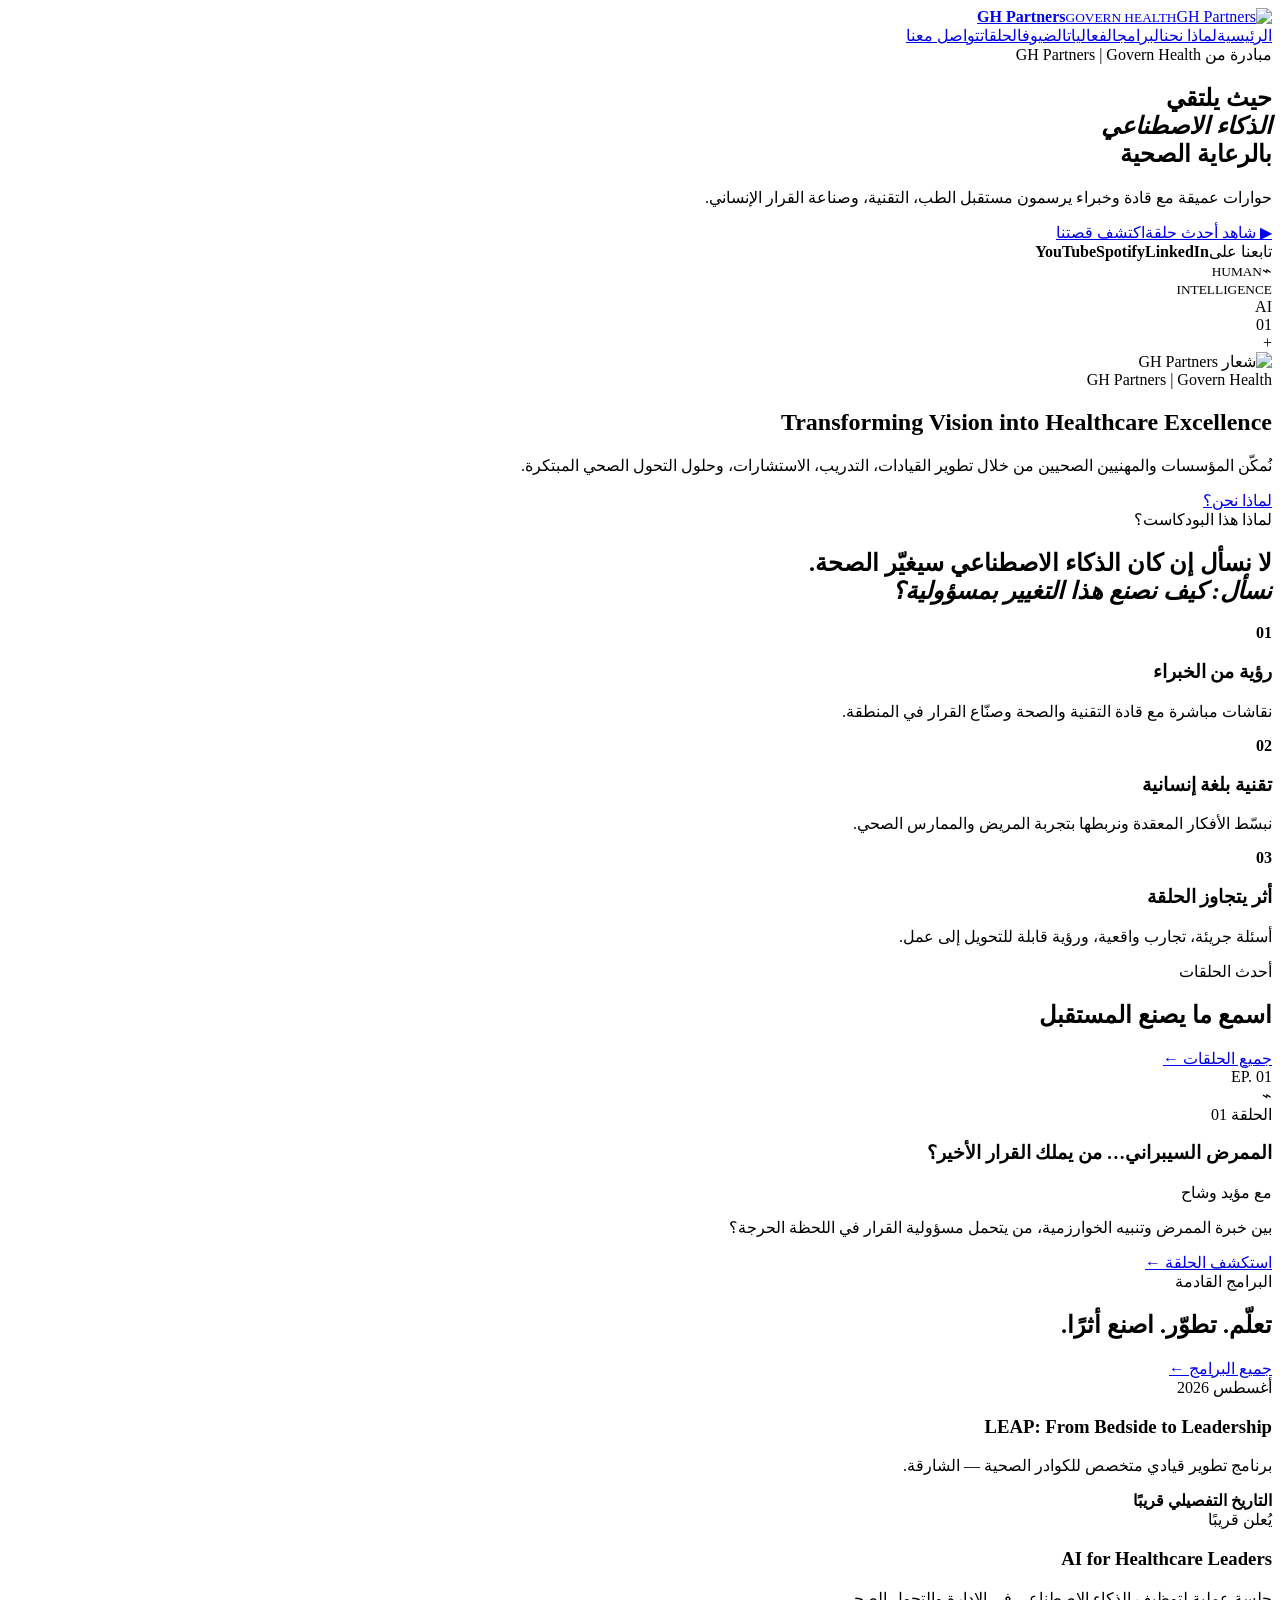
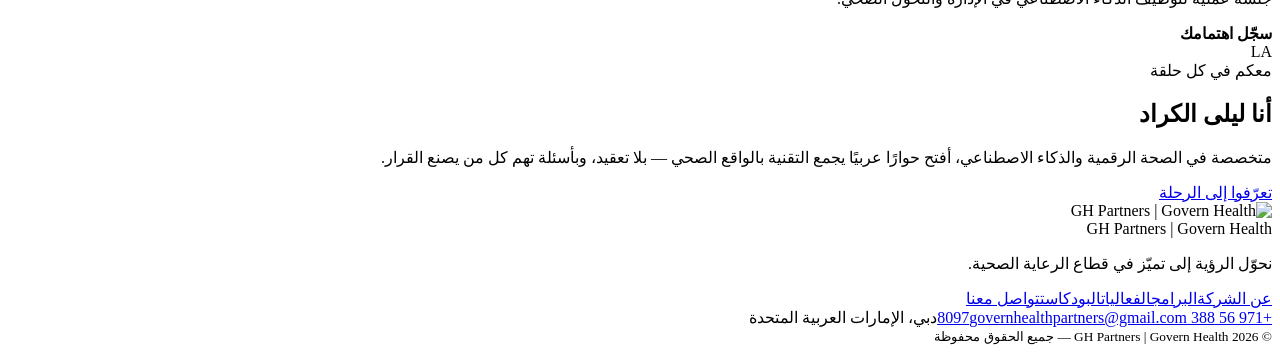
==== index.html @ 759aadc1 "Add files via upload" ====
<!DOCTYPE html><html lang="ar" dir="rtl"><head><meta charSet="utf-8"/><meta name="viewport" content="width=device-width, initial-scale=1"/><link rel="preload" href="/images/gh-partners-logo-dark.png" as="image"/><link rel="stylesheet" href="/governhealth-website/_next/static/chunks/0_kwk-9dl--m2.css" data-precedence="next"/><link rel="preload" as="script" fetchPriority="low" href="/governhealth-website/_next/static/chunks/1jq4o6yq14o4c.js"/><script src="/governhealth-website/_next/static/chunks/15orcrkp-_9ct.js" async=""></script><script src="/governhealth-website/_next/static/chunks/3rxl-jt3pdxgx.js" async=""></script><script src="/governhealth-website/_next/static/chunks/36uffctmpaehh.js" async=""></script><script src="/governhealth-website/_next/static/chunks/turbopack-32c2kgk3ooy6y.js" async=""></script><script src="/governhealth-website/_next/static/chunks/3rdqn8rx95pw7.js" async=""></script><script src="/governhealth-website/_next/static/chunks/14mrh2-p_w84d.js" async=""></script><title>Healthcare AI Podcast | ليلى الكراد</title><meta name="description" content="حوارات عربية مع صنّاع القرار والخبراء حول مستقبل الرعاية الصحية والذكاء الاصطناعي."/><script src="/governhealth-website/_next/static/chunks/0cz1d0mv5g_q7.js" noModule=""></script></head><body><div hidden=""><!--$--><!--/$--></div><header class="site-header"><a class="brand" aria-label="Healthcare AI Podcast الصفحة الرئيسية" href="/governhealth-website/"><img src="/images/gh-partners-logo-dark.png" alt="GH Partners" class="brand-logo"/><span><b>GH Partners</b><small>GOVERN HEALTH</small></span></a><nav><a href="/governhealth-website/">الرئيسية</a><a href="/governhealth-website/company/">لماذا نحن</a><a href="/governhealth-website/programs/">البرامج</a><a href="/governhealth-website/events/">الفعاليات</a><a href="/governhealth-website/guests/">الضيوف</a><a href="/governhealth-website/episodes/">الحلقات</a><a class="nav-cta" href="/governhealth-website/contact/">تواصل معنا</a></nav></header><main><section class="hero"><div class="hero-grid"></div><div class="hero-copy"><span class="pill"><i></i> مبادرة من GH Partners | Govern Health</span><h1>حيث يلتقي<br/><em>الذكاء الاصطناعي</em><br/>بالرعاية الصحية</h1><p>حوارات عميقة مع قادة وخبراء يرسمون مستقبل الطب، التقنية، وصناعة القرار الإنساني.</p><div class="hero-actions"><a class="button primary" href="/governhealth-website/episodes/"><span class="play">▶</span> شاهد أحدث حلقة</a><a class="button ghost" href="/governhealth-website/about/">اكتشف قصتنا</a></div><div class="platforms"><span>تابعنا على</span><b>YouTube</b><b>Spotify</b><b>LinkedIn</b></div></div><div class="visual-stage" aria-hidden="true"><div class="rings ring-a"></div><div class="rings ring-b"></div><div class="core"><span class="pulse-line">⌁</span><small>HUMAN<br/>INTELLIGENCE</small></div><div class="data-node n1">AI</div><div class="data-node n2">01</div><div class="data-node n3">+</div></div></section><section class="company-strip"><img src="/images/gh-partners-logo-dark.png" alt="شعار GH Partners"/><div><span class="section-tag">GH Partners | Govern Health</span><h2>Transforming Vision into Healthcare Excellence</h2><p>نُمكّن المؤسسات والمهنيين الصحيين من خلال تطوير القيادات، التدريب، الاستشارات، وحلول التحول الصحي المبتكرة.</p></div><a class="button bronze" href="/governhealth-website/company/">لماذا نحن؟</a></section><section class="statement"><span class="section-tag">لماذا هذا البودكاست؟</span><h2>لا نسأل إن كان الذكاء الاصطناعي سيغيّر الصحة.<br/><em>نسأل: كيف نصنع هذا التغيير بمسؤولية؟</em></h2><div class="value-grid"><div><b>01</b><h3>رؤية من الخبراء</h3><p>نقاشات مباشرة مع قادة التقنية والصحة وصنّاع القرار في المنطقة.</p></div><div><b>02</b><h3>تقنية بلغة إنسانية</h3><p>نبسّط الأفكار المعقدة ونربطها بتجربة المريض والممارس الصحي.</p></div><div><b>03</b><h3>أثر يتجاوز الحلقة</h3><p>أسئلة جريئة، تجارب واقعية، ورؤية قابلة للتحويل إلى عمل.</p></div></div></section><section class="latest"><div class="section-head"><div><span class="section-tag">أحدث الحلقات</span><h2>اسمع ما يصنع المستقبل</h2></div><a class="text-link" href="/governhealth-website/episodes/">جميع الحلقات ←</a></div><article class="episode-card featured"><div class="episode-art"><span>EP. <!-- -->01</span><div class="orb"><div class="wave">⌁</div></div></div><div class="episode-copy"><span class="eyebrow">الحلقة <!-- -->01</span><h3>الممرض السيبراني… من يملك القرار الأخير؟</h3><p class="guest-line">مع <!-- -->مؤيد وشاح</p><p>بين خبرة الممرض وتنبيه الخوارزمية، من يتحمل مسؤولية القرار في اللحظة الحرجة؟</p><a class="text-link" href="/governhealth-website/episodes/01/">استكشف الحلقة <b>←</b></a></div></article></section><section class="program-preview"><div class="section-head"><div><span class="section-tag">البرامج القادمة</span><h2>تعلّم. تطوّر. اصنع أثرًا.</h2></div><a class="text-link" href="/governhealth-website/programs/">جميع البرامج ←</a></div><div class="program-mini-grid"><article><span>أغسطس 2026</span><h3>LEAP: From Bedside to Leadership</h3><p>برنامج تطوير قيادي متخصص للكوادر الصحية — الشارقة.</p><b>التاريخ التفصيلي قريبًا</b></article><article><span>يُعلن قريبًا</span><h3>AI for Healthcare Leaders</h3><p>جلسة عملية لتوظيف الذكاء الاصطناعي في الإدارة والتحول الصحي.</p><b>سجّل اهتمامك</b></article></div></section><section class="host-band"><div class="host-monogram">LA</div><div><span class="section-tag">معكم في كل حلقة</span><h2>أنا ليلى الكراد</h2><p>متخصصة في الصحة الرقمية والذكاء الاصطناعي، أفتح حوارًا عربيًا يجمع التقنية بالواقع الصحي — بلا تعقيد، وبأسئلة تهم كل من يصنع القرار.</p></div><a class="button ghost" href="/governhealth-website/about/">تعرّفوا إلى الرحلة</a></section><!--$--><!--/$--></main><footer><img class="footer-logo" src="/images/gh-partners-logo-dark.png" alt="GH Partners | Govern Health"/><div class="footer-brand">GH Partners <span>| Govern Health</span></div><p>نحوّل الرؤية إلى تميّز في قطاع الرعاية الصحية.</p><div class="footer-links"><a href="/governhealth-website/company/">عن الشركة</a><a href="/governhealth-website/programs/">البرامج</a><a href="/governhealth-website/events/">الفعاليات</a><a href="/governhealth-website/episodes/">البودكاست</a><a href="/governhealth-website/contact/">تواصل معنا</a></div><div class="footer-contact"><a href="https://wa.me/971563888097">+971 56 388 8097</a><a href="mailto:governhealthpartners@gmail.com">governhealthpartners@gmail.com</a><span>دبي، الإمارات العربية المتحدة</span></div><small>© 2026 GH Partners | Govern Health — جميع الحقوق محفوظة</small></footer><script src="/governhealth-website/_next/static/chunks/1jq4o6yq14o4c.js" id="_R_" async=""></script><script>(self.__next_f=self.__next_f||[]).push([0])</script><script>self.__next_f.push([1,"1:\"$Sreact.fragment\"\n2:I[22016,[\"/governhealth-website/_next/static/chunks/3rdqn8rx95pw7.js\",\"/governhealth-website/_next/static/chunks/14mrh2-p_w84d.js\"],\"\"]\n3:I[39756,[\"/governhealth-website/_next/static/chunks/3rdqn8rx95pw7.js\",\"/governhealth-website/_next/static/chunks/14mrh2-p_w84d.js\"],\"default\"]\n4:I[37457,[\"/governhealth-website/_next/static/chunks/3rdqn8rx95pw7.js\",\"/governhealth-website/_next/static/chunks/14mrh2-p_w84d.js\"],\"default\"]\n11:I[68027,[\"/governhealth-website/_next/static/chunks/3rdqn8rx95pw7.js\",\"/governhealth-website/_next/static/chunks/14mrh2-p_w84d.js\"],\"default\",1]\n:HL[\"/governhealth-website/_next/static/chunks/0_kwk-9dl--m2.css\",\"style\"]\n:HL[\"/images/gh-partners-logo-dark.png\",\"image\"]\n"])</script><script>self.__next_f.push([1,"0:{\"P\":null,\"c\":[\"\",\"\"],\"q\":\"\",\"i\":false,\"f\":[[[\"\",{\"children\":[\"__PAGE__\",{}]},\"$undefined\",\"$undefined\",16],[[\"$\",\"$1\",\"c\",{\"children\":[[[\"$\",\"link\",\"0\",{\"rel\":\"stylesheet\",\"href\":\"/governhealth-website/_next/static/chunks/0_kwk-9dl--m2.css\",\"precedence\":\"next\",\"crossOrigin\":\"$undefined\",\"nonce\":\"$undefined\"}],[\"$\",\"script\",\"script-0\",{\"src\":\"/governhealth-website/_next/static/chunks/3rdqn8rx95pw7.js\",\"async\":true,\"nonce\":\"$undefined\"}],[\"$\",\"script\",\"script-1\",{\"src\":\"/governhealth-website/_next/static/chunks/14mrh2-p_w84d.js\",\"async\":true,\"nonce\":\"$undefined\"}]],[\"$\",\"html\",null,{\"lang\":\"ar\",\"dir\":\"rtl\",\"children\":[\"$\",\"body\",null,{\"children\":[[\"$\",\"header\",null,{\"className\":\"site-header\",\"children\":[[\"$\",\"$L2\",null,{\"href\":\"/\",\"className\":\"brand\",\"aria-label\":\"Healthcare AI Podcast الصفحة الرئيسية\",\"children\":[[\"$\",\"img\",null,{\"src\":\"/images/gh-partners-logo-dark.png\",\"alt\":\"GH Partners\",\"className\":\"brand-logo\"}],[\"$\",\"span\",null,{\"children\":[[\"$\",\"b\",null,{\"children\":\"GH Partners\"}],[\"$\",\"small\",null,{\"children\":\"GOVERN HEALTH\"}]]}]]}],[\"$\",\"nav\",null,{\"children\":[[\"$\",\"$L2\",null,{\"href\":\"/\",\"children\":\"الرئيسية\"}],[\"$\",\"$L2\",null,{\"href\":\"/company\",\"children\":\"لماذا نحن\"}],[\"$\",\"$L2\",null,{\"href\":\"/programs\",\"children\":\"البرامج\"}],[\"$\",\"$L2\",null,{\"href\":\"/events\",\"children\":\"الفعاليات\"}],[\"$\",\"$L2\",null,{\"href\":\"/guests\",\"children\":\"الضيوف\"}],[\"$\",\"$L2\",null,{\"href\":\"/episodes\",\"children\":\"الحلقات\"}],[\"$\",\"$L2\",null,{\"href\":\"/contact\",\"className\":\"nav-cta\",\"children\":\"تواصل معنا\"}]]}]]}],[\"$\",\"main\",null,{\"children\":[\"$\",\"$L3\",null,{\"parallelRouterKey\":\"children\",\"error\":\"$undefined\",\"errorStyles\":\"$undefined\",\"errorScripts\":\"$undefined\",\"template\":[\"$\",\"$L4\",null,{}],\"templateStyles\":\"$undefined\",\"templateScripts\":\"$undefined\",\"notFound\":[[[\"$\",\"title\",null,{\"children\":\"404: This page could not be found.\"}],[\"$\",\"div\",null,{\"style\":{\"fontFamily\":\"system-ui,\\\"Segoe UI\\\",Roboto,Helvetica,Arial,sans-serif,\\\"Apple Color Emoji\\\",\\\"Segoe UI Emoji\\\"\",\"height\":\"100vh\",\"textAlign\":\"center\",\"display\":\"flex\",\"flexDirection\":\"column\",\"alignItems\":\"center\",\"justifyContent\":\"center\"},\"children\":[\"$\",\"div\",null,{\"children\":[[\"$\",\"style\",null,{\"dangerouslySetInnerHTML\":{\"__html\":\"body{color:#000;background:#fff;margin:0}.next-error-h1{border-right:1px solid rgba(0,0,0,.3)}@media (prefers-color-scheme:dark){body{color:#fff;background:#000}.next-error-h1{border-right:1px solid rgba(255,255,255,.3)}}\"}}],[\"$\",\"h1\",null,{\"className\":\"next-error-h1\",\"style\":{\"display\":\"inline-block\",\"margin\":\"0 20px 0 0\",\"padding\":\"0 23px 0 0\",\"fontSize\":24,\"fontWeight\":500,\"verticalAlign\":\"top\",\"lineHeight\":\"49px\"},\"children\":404}],[\"$\",\"div\",null,{\"style\":{\"display\":\"inline-block\"},\"children\":[\"$\",\"h2\",null,{\"style\":{\"fontSize\":14,\"fontWeight\":400,\"lineHeight\":\"49px\",\"margin\":0},\"children\":\"This page could not be found.\"}]}]]}]}]],[]],\"forbidden\":\"$undefined\",\"unauthorized\":\"$undefined\"}]}],[\"$\",\"footer\",null,{\"children\":[[\"$\",\"img\",null,{\"className\":\"footer-logo\",\"src\":\"/images/gh-partners-logo-dark.png\",\"alt\":\"GH Partners | Govern Health\"}],[\"$\",\"div\",null,{\"className\":\"footer-brand\",\"children\":[\"GH Partners \",[\"$\",\"span\",null,{\"children\":\"| Govern Health\"}]]}],[\"$\",\"p\",null,{\"children\":\"نحوّل الرؤية إلى تميّز في قطاع الرعاية الصحية.\"}],[\"$\",\"div\",null,{\"className\":\"footer-links\",\"children\":[[\"$\",\"$L2\",null,{\"href\":\"/company\",\"children\":\"عن الشركة\"}],[\"$\",\"$L2\",null,{\"href\":\"/programs\",\"children\":\"البرامج\"}],[\"$\",\"$L2\",null,{\"href\":\"/events\",\"children\":\"الفعاليات\"}],[\"$\",\"$L2\",null,{\"href\":\"/episodes\",\"children\":\"البودكاست\"}],[\"$\",\"$L2\",null,{\"href\":\"/contact\",\"children\":\"تواصل معنا\"}]]}],[\"$\",\"div\",null,{\"className\":\"footer-contact\",\"children\":[[\"$\",\"a\",null,{\"href\":\"https://wa.me/971563888097\",\"children\":\"+971 56 388 8097\"}],[\"$\",\"a\",null,{\"href\":\"mailto:governhealthpartners@gmail.com\",\"children\":\"governhealthpartners@gmail.com\"}],[\"$\",\"span\",null,{\"children\":\"دبي، الإمارات العربية المتحدة\"}]]}],[\"$\",\"small\",null,{\"children\":\"© 2026 GH Partners | Govern Health — جميع الحقوق محفوظة\"}]]}]]}]}]]}],{\"children\":[[\"$\",\"$1\",\"c\",{\"children\":[[[\"$\",\"section\",null,{\"className\":\"hero\",\"children\":[[\"$\",\"div\",null,{\"className\":\"hero-grid\"}],[\"$\",\"div\",null,{\"className\":\"hero-copy\",\"children\":[[\"$\",\"span\",null,{\"className\":\"pill\",\"children\":[[\"$\",\"i\",null,{}],\" مبادرة من GH Partners | Govern Health\"]}],[\"$\",\"h1\",null,{\"children\":[\"حيث يلتقي\",[\"$\",\"br\",null,{}],[\"$\",\"em\",null,{\"children\":\"الذكاء الاصطناعي\"}],[\"$\",\"br\",null,{}],\"بالرعاية الصحية\"]}],[\"$\",\"p\",null,{\"children\":\"حوارات عميقة مع قادة وخبراء يرسمون مستقبل الطب، التقنية، وصناعة القرار الإنساني.\"}],[\"$\",\"div\",null,{\"className\":\"hero-actions\",\"children\":[[\"$\",\"$L2\",null,{\"href\":\"/episodes\",\"className\":\"button primary\",\"children\":[[\"$\",\"span\",null,{\"className\":\"play\",\"children\":\"▶\"}],\" شاهد أحدث حلقة\"]}],[\"$\",\"$L2\",null,{\"href\":\"/about\",\"className\":\"button ghost\",\"children\":\"اكتشف قصتنا\"}]]}],[\"$\",\"div\",null,{\"className\":\"platforms\",\"children\":[\"$L5\",\"$L6\",\"$L7\",\"$L8\"]}]]}],\"$L9\"]}],\"$La\",\"$Lb\",\"$Lc\",\"$Ld\",\"$Le\"],null,\"$Lf\"]}],{},null,false,null]},null,false,null],\"$L10\",false]],\"m\":\"$undefined\",\"G\":[\"$11\",[\"$L12\"]],\"S\":true,\"h\":null,\"s\":\"$undefined\",\"l\":\"$undefined\",\"p\":\"$undefined\",\"d\":\"$undefined\",\"b\":\"h9a6U6bd_85hiMGn9MBxx\"}\n"])</script><script>self.__next_f.push([1,"13:I[97367,[\"/governhealth-website/_next/static/chunks/3rdqn8rx95pw7.js\",\"/governhealth-website/_next/static/chunks/14mrh2-p_w84d.js\"],\"OutletBoundary\"]\n14:\"$Sreact.suspense\"\n16:I[97367,[\"/governhealth-website/_next/static/chunks/3rdqn8rx95pw7.js\",\"/governhealth-website/_next/static/chunks/14mrh2-p_w84d.js\"],\"ViewportBoundary\"]\n18:I[97367,[\"/governhealth-website/_next/static/chunks/3rdqn8rx95pw7.js\",\"/governhealth-website/_next/static/chunks/14mrh2-p_w84d.js\"],\"MetadataBoundary\"]\n5:[\"$\",\"span\",null,{\"children\":\"تابعنا على\"}]\n6:[\"$\",\"b\",null,{\"children\":\"YouTube\"}]\n7:[\"$\",\"b\",null,{\"children\":\"Spotify\"}]\n8:[\"$\",\"b\",null,{\"children\":\"LinkedIn\"}]\n9:[\"$\",\"div\",null,{\"className\":\"visual-stage\",\"aria-hidden\":\"true\",\"children\":[[\"$\",\"div\",null,{\"className\":\"rings ring-a\"}],[\"$\",\"div\",null,{\"className\":\"rings ring-b\"}],[\"$\",\"div\",null,{\"className\":\"core\",\"children\":[[\"$\",\"span\",null,{\"className\":\"pulse-line\",\"children\":\"⌁\"}],[\"$\",\"small\",null,{\"children\":[\"HUMAN\",[\"$\",\"br\",null,{}],\"INTELLIGENCE\"]}]]}],[\"$\",\"div\",null,{\"className\":\"data-node n1\",\"children\":\"AI\"}],[\"$\",\"div\",null,{\"className\":\"data-node n2\",\"children\":\"01\"}],[\"$\",\"div\",null,{\"className\":\"data-node n3\",\"children\":\"+\"}]]}]\na:[\"$\",\"section\",null,{\"className\":\"company-strip\",\"children\":[[\"$\",\"img\",null,{\"src\":\"/images/gh-partners-logo-dark.png\",\"alt\":\"شعار GH Partners\"}],[\"$\",\"div\",null,{\"children\":[[\"$\",\"span\",null,{\"className\":\"section-tag\",\"children\":\"GH Partners | Govern Health\"}],[\"$\",\"h2\",null,{\"children\":\"Transforming Vision into Healthcare Excellence\"}],[\"$\",\"p\",null,{\"children\":\"نُمكّن المؤسسات والمهنيين الصحيين من خلال تطوير القيادات، التدريب، الاستشارات، وحلول التحول الصحي المبتكرة.\"}]]}],[\"$\",\"$L2\",null,{\"href\":\"/company\",\"className\":\"button bronze\",\"children\":\"لماذا نحن؟\"}]]}]\nb:[\"$\",\"section\",null,{\"className\":\"statement\",\"children\":[[\"$\",\"span\",null,{\"className\":\"section-tag\",\"children\":\"لماذا هذا البودكاست؟\"}],[\"$\",\"h2\",null,{\"children\":[\"لا نسأل إن كان الذكاء الاصطناعي سيغيّر الصحة.\",[\"$\",\"br\",null,{}],[\"$\",\"em\",null,{\"children\":\"نسأل: كيف نصنع هذا التغيير بمسؤولية؟\"}]]}],[\"$\",\"div\",null,{\"className\":\"value-grid\",\"children\":[[\"$\",\"div\",null,{\"children\":[[\"$\",\"b\",null,{\"children\":\"01\"}],[\"$\",\"h3\",null,{\"children\":\"رؤية من الخبراء\"}],[\"$\",\"p\",null,{\"children\":\"نقاشات مباشرة مع قادة التقنية والصحة وصنّاع القرار في المنطقة.\"}]]}],[\"$\",\"div\",null,{\"children\":[[\"$\",\"b\",null,{\"children\":\"02\"}],[\"$\",\"h3\",null,{\"children\":\"تقنية بلغة إنسانية\"}],[\"$\",\"p\",null,{\"children\":\"نبسّط الأفكار المعقدة ونربطها بتجربة المريض والممارس الصحي.\"}]]}],[\"$\",\"div\",null,{\"children\":[[\"$\",\"b\",null,{\"children\":\"03\"}],[\"$\",\"h3\",null,{\"children\":\"أثر يتجاوز الحلقة\"}],[\"$\",\"p\",null,{\"children\":\"أسئلة جريئة، تجارب واقعية، ورؤية قابلة للتحويل إلى عمل.\"}]]}]]}]]}]\nc:[\"$\",\"section\",null,{\"className\":\"latest\",\"children\":[[\"$\",\"div\",null,{\"className\":\"section-head\",\"children\":[[\"$\",\"div\",null,{\"children\":[[\"$\",\"span\",null,{\"className\":\"section-tag\",\"children\":\"أحدث الحلقات\"}],[\"$\",\"h2\",null,{\"children\":\"اسمع ما يصنع المستقبل\"}]]}],[\"$\",\"$L2\",null,{\"href\":\"/episodes\",\"className\":\"text-link\",\"children\":\"جميع الحلقات ←\"}]]}],[\"$\",\"article\",null,{\"className\":\"episode-card featured\",\"children\":[[\"$\",\"div\",null,{\"className\":\"episode-art\",\"children\":[[\"$\",\"span\",null,{\"children\":[\"EP. \",\"01\"]}],[\"$\",\"div\",null,{\"className\":\"orb\",\"children\":[\"$\",\"div\",null,{\"className\":\"wave\",\"children\":\"⌁\"}]}]]}],[\"$\",\"div\",null,{\"className\":\"episode-copy\",\"children\":[[\"$\",\"span\",null,{\"className\":\"eyebrow\",\"children\":[\"الحلقة \",\"01\"]}],[\"$\",\"h3\",null,{\"children\":\"الممرض السيبراني… من يملك القرار الأخير؟\"}],[\"$\",\"p\",null,{\"className\":\"guest"])</script><script>self.__next_f.push([1,"-line\",\"children\":[\"مع \",\"مؤيد وشاح\"]}],[\"$\",\"p\",null,{\"children\":\"بين خبرة الممرض وتنبيه الخوارزمية، من يتحمل مسؤولية القرار في اللحظة الحرجة؟\"}],[\"$\",\"$L2\",null,{\"href\":\"/episodes/01\",\"className\":\"text-link\",\"children\":[\"استكشف الحلقة \",[\"$\",\"b\",null,{\"children\":\"←\"}]]}]]}]]}]]}]\nd:[\"$\",\"section\",null,{\"className\":\"program-preview\",\"children\":[[\"$\",\"div\",null,{\"className\":\"section-head\",\"children\":[[\"$\",\"div\",null,{\"children\":[[\"$\",\"span\",null,{\"className\":\"section-tag\",\"children\":\"البرامج القادمة\"}],[\"$\",\"h2\",null,{\"children\":\"تعلّم. تطوّر. اصنع أثرًا.\"}]]}],[\"$\",\"$L2\",null,{\"href\":\"/programs\",\"className\":\"text-link\",\"children\":\"جميع البرامج ←\"}]]}],[\"$\",\"div\",null,{\"className\":\"program-mini-grid\",\"children\":[[\"$\",\"article\",null,{\"children\":[[\"$\",\"span\",null,{\"children\":\"أغسطس 2026\"}],[\"$\",\"h3\",null,{\"children\":\"LEAP: From Bedside to Leadership\"}],[\"$\",\"p\",null,{\"children\":\"برنامج تطوير قيادي متخصص للكوادر الصحية — الشارقة.\"}],[\"$\",\"b\",null,{\"children\":\"التاريخ التفصيلي قريبًا\"}]]}],[\"$\",\"article\",null,{\"children\":[[\"$\",\"span\",null,{\"children\":\"يُعلن قريبًا\"}],[\"$\",\"h3\",null,{\"children\":\"AI for Healthcare Leaders\"}],[\"$\",\"p\",null,{\"children\":\"جلسة عملية لتوظيف الذكاء الاصطناعي في الإدارة والتحول الصحي.\"}],[\"$\",\"b\",null,{\"children\":\"سجّل اهتمامك\"}]]}]]}]]}]\ne:[\"$\",\"section\",null,{\"className\":\"host-band\",\"children\":[[\"$\",\"div\",null,{\"className\":\"host-monogram\",\"children\":\"LA\"}],[\"$\",\"div\",null,{\"children\":[[\"$\",\"span\",null,{\"className\":\"section-tag\",\"children\":\"معكم في كل حلقة\"}],[\"$\",\"h2\",null,{\"children\":\"أنا ليلى الكراد\"}],[\"$\",\"p\",null,{\"children\":\"متخصصة في الصحة الرقمية والذكاء الاصطناعي، أفتح حوارًا عربيًا يجمع التقنية بالواقع الصحي — بلا تعقيد، وبأسئلة تهم كل من يصنع القرار.\"}]]}],[\"$\",\"$L2\",null,{\"href\":\"/about\",\"className\":\"button ghost\",\"children\":\"تعرّفوا إلى الرحلة\"}]]}]\nf:[\"$\",\"$L13\",null,{\"children\":[\"$\",\"$14\",null,{\"name\":\"Next.MetadataOutlet\",\"children\":\"$@15\"}]}]\n10:[\"$\",\"$1\",\"h\",{\"children\":[null,[\"$\",\"$L16\",null,{\"children\":\"$L17\"}],[\"$\",\"div\",null,{\"hidden\":true,\"children\":[\"$\",\"$L18\",null,{\"children\":[\"$\",\"$14\",null,{\"name\":\"Next.Metadata\",\"children\":\"$L19\"}]}]}],null]}]\n12:[\"$\",\"link\",\"0\",{\"rel\":\"stylesheet\",\"href\":\"/governhealth-website/_next/static/chunks/0_kwk-9dl--m2.css\",\"precedence\":\"next\",\"crossOrigin\":\"$undefined\",\"nonce\":\"$undefined\"}]\n"])</script><script>self.__next_f.push([1,"17:[[\"$\",\"meta\",\"0\",{\"charSet\":\"utf-8\"}],[\"$\",\"meta\",\"1\",{\"name\":\"viewport\",\"content\":\"width=device-width, initial-scale=1\"}]]\n"])</script><script>self.__next_f.push([1,"15:null\n19:[[\"$\",\"title\",\"0\",{\"children\":\"Healthcare AI Podcast | ليلى الكراد\"}],[\"$\",\"meta\",\"1\",{\"name\":\"description\",\"content\":\"حوارات عربية مع صنّاع القرار والخبراء حول مستقبل الرعاية الصحية والذكاء الاصطناعي.\"}]]\n"])</script></body></html>
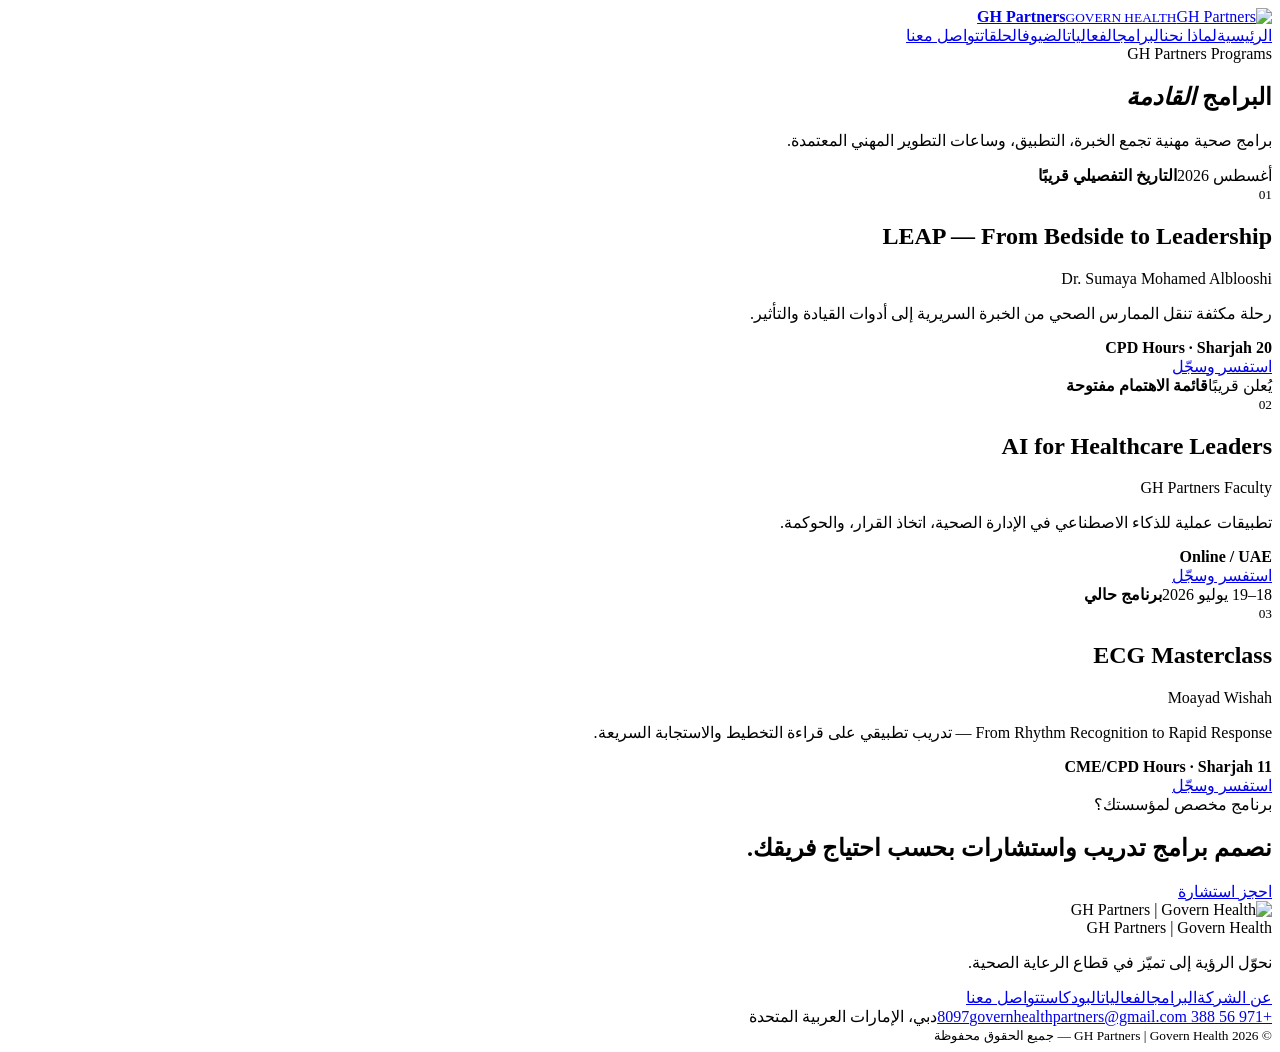
==== commit b2be4e8e: "Add files via upload" ====
--- a/index.html
+++ b/index.html
@@ -1 +1 @@
-<!DOCTYPE html><html lang="ar" dir="rtl"><head><meta charSet="utf-8"/><meta name="viewport" content="width=device-width, initial-scale=1"/><link rel="preload" href="/images/gh-partners-logo-dark.png" as="image"/><link rel="stylesheet" href="/governhealth-website/_next/static/chunks/0_kwk-9dl--m2.css" data-precedence="next"/><link rel="preload" as="script" fetchPriority="low" href="/governhealth-website/_next/static/chunks/1jq4o6yq14o4c.js"/><script src="/governhealth-website/_next/static/chunks/15orcrkp-_9ct.js" async=""></script><script src="/governhealth-website/_next/static/chunks/3rxl-jt3pdxgx.js" async=""></script><script src="/governhealth-website/_next/static/chunks/36uffctmpaehh.js" async=""></script><script src="/governhealth-website/_next/static/chunks/turbopack-32c2kgk3ooy6y.js" async=""></script><script src="/governhealth-website/_next/static/chunks/3rdqn8rx95pw7.js" async=""></script><script src="/governhealth-website/_next/static/chunks/14mrh2-p_w84d.js" async=""></script><title>Healthcare AI Podcast | ليلى الكراد</title><meta name="description" content="حوارات عربية مع صنّاع القرار والخبراء حول مستقبل الرعاية الصحية والذكاء الاصطناعي."/><script src="/governhealth-website/_next/static/chunks/0cz1d0mv5g_q7.js" noModule=""></script></head><body><div hidden=""><!--$--><!--/$--></div><header class="site-header"><a class="brand" aria-label="Healthcare AI Podcast الصفحة الرئيسية" href="/governhealth-website/"><img src="/images/gh-partners-logo-dark.png" alt="GH Partners" class="brand-logo"/><span><b>GH Partners</b><small>GOVERN HEALTH</small></span></a><nav><a href="/governhealth-website/">الرئيسية</a><a href="/governhealth-website/company/">لماذا نحن</a><a href="/governhealth-website/programs/">البرامج</a><a href="/governhealth-website/events/">الفعاليات</a><a href="/governhealth-website/guests/">الضيوف</a><a href="/governhealth-website/episodes/">الحلقات</a><a class="nav-cta" href="/governhealth-website/contact/">تواصل معنا</a></nav></header><main><section class="hero"><div class="hero-grid"></div><div class="hero-copy"><span class="pill"><i></i> مبادرة من GH Partners | Govern Health</span><h1>حيث يلتقي<br/><em>الذكاء الاصطناعي</em><br/>بالرعاية الصحية</h1><p>حوارات عميقة مع قادة وخبراء يرسمون مستقبل الطب، التقنية، وصناعة القرار الإنساني.</p><div class="hero-actions"><a class="button primary" href="/governhealth-website/episodes/"><span class="play">▶</span> شاهد أحدث حلقة</a><a class="button ghost" href="/governhealth-website/about/">اكتشف قصتنا</a></div><div class="platforms"><span>تابعنا على</span><b>YouTube</b><b>Spotify</b><b>LinkedIn</b></div></div><div class="visual-stage" aria-hidden="true"><div class="rings ring-a"></div><div class="rings ring-b"></div><div class="core"><span class="pulse-line">⌁</span><small>HUMAN<br/>INTELLIGENCE</small></div><div class="data-node n1">AI</div><div class="data-node n2">01</div><div class="data-node n3">+</div></div></section><section class="company-strip"><img src="/images/gh-partners-logo-dark.png" alt="شعار GH Partners"/><div><span class="section-tag">GH Partners | Govern Health</span><h2>Transforming Vision into Healthcare Excellence</h2><p>نُمكّن المؤسسات والمهنيين الصحيين من خلال تطوير القيادات، التدريب، الاستشارات، وحلول التحول الصحي المبتكرة.</p></div><a class="button bronze" href="/governhealth-website/company/">لماذا نحن؟</a></section><section class="statement"><span class="section-tag">لماذا هذا البودكاست؟</span><h2>لا نسأل إن كان الذكاء الاصطناعي سيغيّر الصحة.<br/><em>نسأل: كيف نصنع هذا التغيير بمسؤولية؟</em></h2><div class="value-grid"><div><b>01</b><h3>رؤية من الخبراء</h3><p>نقاشات مباشرة مع قادة التقنية والصحة وصنّاع القرار في المنطقة.</p></div><div><b>02</b><h3>تقنية بلغة إنسانية</h3><p>نبسّط الأفكار المعقدة ونربطها بتجربة المريض والممارس الصحي.</p></div><div><b>03</b><h3>أثر يتجاوز الحلقة</h3><p>أسئلة جريئة، تجارب واقعية، ورؤية قابلة للتحويل إلى عمل.</p></div></div></section><section class="latest"><div class="section-head"><div><span class="section-tag">أحدث الحلقات</span><h2>اسمع ما يصنع المستقبل</h2></div><a class="text-link" href="/governhealth-website/episodes/">جميع الحلقات ←</a></div><article class="episode-card featured"><div class="episode-art"><span>EP. <!-- -->01</span><div class="orb"><div class="wave">⌁</div></div></div><div class="episode-copy"><span class="eyebrow">الحلقة <!-- -->01</span><h3>الممرض السيبراني… من يملك القرار الأخير؟</h3><p class="guest-line">مع <!-- -->مؤيد وشاح</p><p>بين خبرة الممرض وتنبيه الخوارزمية، من يتحمل مسؤولية القرار في اللحظة الحرجة؟</p><a class="text-link" href="/governhealth-website/episodes/01/">استكشف الحلقة <b>←</b></a></div></article></section><section class="program-preview"><div class="section-head"><div><span class="section-tag">البرامج القادمة</span><h2>تعلّم. تطوّر. اصنع أثرًا.</h2></div><a class="text-link" href="/governhealth-website/programs/">جميع البرامج ←</a></div><div class="program-mini-grid"><article><span>أغسطس 2026</span><h3>LEAP: From Bedside to Leadership</h3><p>برنامج تطوير قيادي متخصص للكوادر الصحية — الشارقة.</p><b>التاريخ التفصيلي قريبًا</b></article><article><span>يُعلن قريبًا</span><h3>AI for Healthcare Leaders</h3><p>جلسة عملية لتوظيف الذكاء الاصطناعي في الإدارة والتحول الصحي.</p><b>سجّل اهتمامك</b></article></div></section><section class="host-band"><div class="host-monogram">LA</div><div><span class="section-tag">معكم في كل حلقة</span><h2>أنا ليلى الكراد</h2><p>متخصصة في الصحة الرقمية والذكاء الاصطناعي، أفتح حوارًا عربيًا يجمع التقنية بالواقع الصحي — بلا تعقيد، وبأسئلة تهم كل من يصنع القرار.</p></div><a class="button ghost" href="/governhealth-website/about/">تعرّفوا إلى الرحلة</a></section><!--$--><!--/$--></main><footer><img class="footer-logo" src="/images/gh-partners-logo-dark.png" alt="GH Partners | Govern Health"/><div class="footer-brand">GH Partners <span>| Govern Health</span></div><p>نحوّل الرؤية إلى تميّز في قطاع الرعاية الصحية.</p><div class="footer-links"><a href="/governhealth-website/company/">عن الشركة</a><a href="/governhealth-website/programs/">البرامج</a><a href="/governhealth-website/events/">الفعاليات</a><a href="/governhealth-website/episodes/">البودكاست</a><a href="/governhealth-website/contact/">تواصل معنا</a></div><div class="footer-contact"><a href="https://wa.me/971563888097">+971 56 388 8097</a><a href="mailto:governhealthpartners@gmail.com">governhealthpartners@gmail.com</a><span>دبي، الإمارات العربية المتحدة</span></div><small>© 2026 GH Partners | Govern Health — جميع الحقوق محفوظة</small></footer><script src="/governhealth-website/_next/static/chunks/1jq4o6yq14o4c.js" id="_R_" async=""></script><script>(self.__next_f=self.__next_f||[]).push([0])</script><script>self.__next_f.push([1,"1:\"$Sreact.fragment\"\n2:I[22016,[\"/governhealth-website/_next/static/chunks/3rdqn8rx95pw7.js\",\"/governhealth-website/_next/static/chunks/14mrh2-p_w84d.js\"],\"\"]\n3:I[39756,[\"/governhealth-website/_next/static/chunks/3rdqn8rx95pw7.js\",\"/governhealth-website/_next/static/chunks/14mrh2-p_w84d.js\"],\"default\"]\n4:I[37457,[\"/governhealth-website/_next/static/chunks/3rdqn8rx95pw7.js\",\"/governhealth-website/_next/static/chunks/14mrh2-p_w84d.js\"],\"default\"]\n11:I[68027,[\"/governhealth-website/_next/static/chunks/3rdqn8rx95pw7.js\",\"/governhealth-website/_next/static/chunks/14mrh2-p_w84d.js\"],\"default\",1]\n:HL[\"/governhealth-website/_next/static/chunks/0_kwk-9dl--m2.css\",\"style\"]\n:HL[\"/images/gh-partners-logo-dark.png\",\"image\"]\n"])</script><script>self.__next_f.push([1,"0:{\"P\":null,\"c\":[\"\",\"\"],\"q\":\"\",\"i\":false,\"f\":[[[\"\",{\"children\":[\"__PAGE__\",{}]},\"$undefined\",\"$undefined\",16],[[\"$\",\"$1\",\"c\",{\"children\":[[[\"$\",\"link\",\"0\",{\"rel\":\"stylesheet\",\"href\":\"/governhealth-website/_next/static/chunks/0_kwk-9dl--m2.css\",\"precedence\":\"next\",\"crossOrigin\":\"$undefined\",\"nonce\":\"$undefined\"}],[\"$\",\"script\",\"script-0\",{\"src\":\"/governhealth-website/_next/static/chunks/3rdqn8rx95pw7.js\",\"async\":true,\"nonce\":\"$undefined\"}],[\"$\",\"script\",\"script-1\",{\"src\":\"/governhealth-website/_next/static/chunks/14mrh2-p_w84d.js\",\"async\":true,\"nonce\":\"$undefined\"}]],[\"$\",\"html\",null,{\"lang\":\"ar\",\"dir\":\"rtl\",\"children\":[\"$\",\"body\",null,{\"children\":[[\"$\",\"header\",null,{\"className\":\"site-header\",\"children\":[[\"$\",\"$L2\",null,{\"href\":\"/\",\"className\":\"brand\",\"aria-label\":\"Healthcare AI Podcast الصفحة الرئيسية\",\"children\":[[\"$\",\"img\",null,{\"src\":\"/images/gh-partners-logo-dark.png\",\"alt\":\"GH Partners\",\"className\":\"brand-logo\"}],[\"$\",\"span\",null,{\"children\":[[\"$\",\"b\",null,{\"children\":\"GH Partners\"}],[\"$\",\"small\",null,{\"children\":\"GOVERN HEALTH\"}]]}]]}],[\"$\",\"nav\",null,{\"children\":[[\"$\",\"$L2\",null,{\"href\":\"/\",\"children\":\"الرئيسية\"}],[\"$\",\"$L2\",null,{\"href\":\"/company\",\"children\":\"لماذا نحن\"}],[\"$\",\"$L2\",null,{\"href\":\"/programs\",\"children\":\"البرامج\"}],[\"$\",\"$L2\",null,{\"href\":\"/events\",\"children\":\"الفعاليات\"}],[\"$\",\"$L2\",null,{\"href\":\"/guests\",\"children\":\"الضيوف\"}],[\"$\",\"$L2\",null,{\"href\":\"/episodes\",\"children\":\"الحلقات\"}],[\"$\",\"$L2\",null,{\"href\":\"/contact\",\"className\":\"nav-cta\",\"children\":\"تواصل معنا\"}]]}]]}],[\"$\",\"main\",null,{\"children\":[\"$\",\"$L3\",null,{\"parallelRouterKey\":\"children\",\"error\":\"$undefined\",\"errorStyles\":\"$undefined\",\"errorScripts\":\"$undefined\",\"template\":[\"$\",\"$L4\",null,{}],\"templateStyles\":\"$undefined\",\"templateScripts\":\"$undefined\",\"notFound\":[[[\"$\",\"title\",null,{\"children\":\"404: This page could not be found.\"}],[\"$\",\"div\",null,{\"style\":{\"fontFamily\":\"system-ui,\\\"Segoe UI\\\",Roboto,Helvetica,Arial,sans-serif,\\\"Apple Color Emoji\\\",\\\"Segoe UI Emoji\\\"\",\"height\":\"100vh\",\"textAlign\":\"center\",\"display\":\"flex\",\"flexDirection\":\"column\",\"alignItems\":\"center\",\"justifyContent\":\"center\"},\"children\":[\"$\",\"div\",null,{\"children\":[[\"$\",\"style\",null,{\"dangerouslySetInnerHTML\":{\"__html\":\"body{color:#000;background:#fff;margin:0}.next-error-h1{border-right:1px solid rgba(0,0,0,.3)}@media (prefers-color-scheme:dark){body{color:#fff;background:#000}.next-error-h1{border-right:1px solid rgba(255,255,255,.3)}}\"}}],[\"$\",\"h1\",null,{\"className\":\"next-error-h1\",\"style\":{\"display\":\"inline-block\",\"margin\":\"0 20px 0 0\",\"padding\":\"0 23px 0 0\",\"fontSize\":24,\"fontWeight\":500,\"verticalAlign\":\"top\",\"lineHeight\":\"49px\"},\"children\":404}],[\"$\",\"div\",null,{\"style\":{\"display\":\"inline-block\"},\"children\":[\"$\",\"h2\",null,{\"style\":{\"fontSize\":14,\"fontWeight\":400,\"lineHeight\":\"49px\",\"margin\":0},\"children\":\"This page could not be found.\"}]}]]}]}]],[]],\"forbidden\":\"$undefined\",\"unauthorized\":\"$undefined\"}]}],[\"$\",\"footer\",null,{\"children\":[[\"$\",\"img\",null,{\"className\":\"footer-logo\",\"src\":\"/images/gh-partners-logo-dark.png\",\"alt\":\"GH Partners | Govern Health\"}],[\"$\",\"div\",null,{\"className\":\"footer-brand\",\"children\":[\"GH Partners \",[\"$\",\"span\",null,{\"children\":\"| Govern Health\"}]]}],[\"$\",\"p\",null,{\"children\":\"نحوّل الرؤية إلى تميّز في قطاع الرعاية الصحية.\"}],[\"$\",\"div\",null,{\"className\":\"footer-links\",\"children\":[[\"$\",\"$L2\",null,{\"href\":\"/company\",\"children\":\"عن الشركة\"}],[\"$\",\"$L2\",null,{\"href\":\"/programs\",\"children\":\"البرامج\"}],[\"$\",\"$L2\",null,{\"href\":\"/events\",\"children\":\"الفعاليات\"}],[\"$\",\"$L2\",null,{\"href\":\"/episodes\",\"children\":\"البودكاست\"}],[\"$\",\"$L2\",null,{\"href\":\"/contact\",\"children\":\"تواصل معنا\"}]]}],[\"$\",\"div\",null,{\"className\":\"footer-contact\",\"children\":[[\"$\",\"a\",null,{\"href\":\"https://wa.me/971563888097\",\"children\":\"+971 56 388 8097\"}],[\"$\",\"a\",null,{\"href\":\"mailto:governhealthpartners@gmail.com\",\"children\":\"governhealthpartners@gmail.com\"}],[\"$\",\"span\",null,{\"children\":\"دبي، الإمارات العربية المتحدة\"}]]}],[\"$\",\"small\",null,{\"children\":\"© 2026 GH Partners | Govern Health — جميع الحقوق محفوظة\"}]]}]]}]}]]}],{\"children\":[[\"$\",\"$1\",\"c\",{\"children\":[[[\"$\",\"section\",null,{\"className\":\"hero\",\"children\":[[\"$\",\"div\",null,{\"className\":\"hero-grid\"}],[\"$\",\"div\",null,{\"className\":\"hero-copy\",\"children\":[[\"$\",\"span\",null,{\"className\":\"pill\",\"children\":[[\"$\",\"i\",null,{}],\" مبادرة من GH Partners | Govern Health\"]}],[\"$\",\"h1\",null,{\"children\":[\"حيث يلتقي\",[\"$\",\"br\",null,{}],[\"$\",\"em\",null,{\"children\":\"الذكاء الاصطناعي\"}],[\"$\",\"br\",null,{}],\"بالرعاية الصحية\"]}],[\"$\",\"p\",null,{\"children\":\"حوارات عميقة مع قادة وخبراء يرسمون مستقبل الطب، التقنية، وصناعة القرار الإنساني.\"}],[\"$\",\"div\",null,{\"className\":\"hero-actions\",\"children\":[[\"$\",\"$L2\",null,{\"href\":\"/episodes\",\"className\":\"button primary\",\"children\":[[\"$\",\"span\",null,{\"className\":\"play\",\"children\":\"▶\"}],\" شاهد أحدث حلقة\"]}],[\"$\",\"$L2\",null,{\"href\":\"/about\",\"className\":\"button ghost\",\"children\":\"اكتشف قصتنا\"}]]}],[\"$\",\"div\",null,{\"className\":\"platforms\",\"children\":[\"$L5\",\"$L6\",\"$L7\",\"$L8\"]}]]}],\"$L9\"]}],\"$La\",\"$Lb\",\"$Lc\",\"$Ld\",\"$Le\"],null,\"$Lf\"]}],{},null,false,null]},null,false,null],\"$L10\",false]],\"m\":\"$undefined\",\"G\":[\"$11\",[\"$L12\"]],\"S\":true,\"h\":null,\"s\":\"$undefined\",\"l\":\"$undefined\",\"p\":\"$undefined\",\"d\":\"$undefined\",\"b\":\"h9a6U6bd_85hiMGn9MBxx\"}\n"])</script><script>self.__next_f.push([1,"13:I[97367,[\"/governhealth-website/_next/static/chunks/3rdqn8rx95pw7.js\",\"/governhealth-website/_next/static/chunks/14mrh2-p_w84d.js\"],\"OutletBoundary\"]\n14:\"$Sreact.suspense\"\n16:I[97367,[\"/governhealth-website/_next/static/chunks/3rdqn8rx95pw7.js\",\"/governhealth-website/_next/static/chunks/14mrh2-p_w84d.js\"],\"ViewportBoundary\"]\n18:I[97367,[\"/governhealth-website/_next/static/chunks/3rdqn8rx95pw7.js\",\"/governhealth-website/_next/static/chunks/14mrh2-p_w84d.js\"],\"MetadataBoundary\"]\n5:[\"$\",\"span\",null,{\"children\":\"تابعنا على\"}]\n6:[\"$\",\"b\",null,{\"children\":\"YouTube\"}]\n7:[\"$\",\"b\",null,{\"children\":\"Spotify\"}]\n8:[\"$\",\"b\",null,{\"children\":\"LinkedIn\"}]\n9:[\"$\",\"div\",null,{\"className\":\"visual-stage\",\"aria-hidden\":\"true\",\"children\":[[\"$\",\"div\",null,{\"className\":\"rings ring-a\"}],[\"$\",\"div\",null,{\"className\":\"rings ring-b\"}],[\"$\",\"div\",null,{\"className\":\"core\",\"children\":[[\"$\",\"span\",null,{\"className\":\"pulse-line\",\"children\":\"⌁\"}],[\"$\",\"small\",null,{\"children\":[\"HUMAN\",[\"$\",\"br\",null,{}],\"INTELLIGENCE\"]}]]}],[\"$\",\"div\",null,{\"className\":\"data-node n1\",\"children\":\"AI\"}],[\"$\",\"div\",null,{\"className\":\"data-node n2\",\"children\":\"01\"}],[\"$\",\"div\",null,{\"className\":\"data-node n3\",\"children\":\"+\"}]]}]\na:[\"$\",\"section\",null,{\"className\":\"company-strip\",\"children\":[[\"$\",\"img\",null,{\"src\":\"/images/gh-partners-logo-dark.png\",\"alt\":\"شعار GH Partners\"}],[\"$\",\"div\",null,{\"children\":[[\"$\",\"span\",null,{\"className\":\"section-tag\",\"children\":\"GH Partners | Govern Health\"}],[\"$\",\"h2\",null,{\"children\":\"Transforming Vision into Healthcare Excellence\"}],[\"$\",\"p\",null,{\"children\":\"نُمكّن المؤسسات والمهنيين الصحيين من خلال تطوير القيادات، التدريب، الاستشارات، وحلول التحول الصحي المبتكرة.\"}]]}],[\"$\",\"$L2\",null,{\"href\":\"/company\",\"className\":\"button bronze\",\"children\":\"لماذا نحن؟\"}]]}]\nb:[\"$\",\"section\",null,{\"className\":\"statement\",\"children\":[[\"$\",\"span\",null,{\"className\":\"section-tag\",\"children\":\"لماذا هذا البودكاست؟\"}],[\"$\",\"h2\",null,{\"children\":[\"لا نسأل إن كان الذكاء الاصطناعي سيغيّر الصحة.\",[\"$\",\"br\",null,{}],[\"$\",\"em\",null,{\"children\":\"نسأل: كيف نصنع هذا التغيير بمسؤولية؟\"}]]}],[\"$\",\"div\",null,{\"className\":\"value-grid\",\"children\":[[\"$\",\"div\",null,{\"children\":[[\"$\",\"b\",null,{\"children\":\"01\"}],[\"$\",\"h3\",null,{\"children\":\"رؤية من الخبراء\"}],[\"$\",\"p\",null,{\"children\":\"نقاشات مباشرة مع قادة التقنية والصحة وصنّاع القرار في المنطقة.\"}]]}],[\"$\",\"div\",null,{\"children\":[[\"$\",\"b\",null,{\"children\":\"02\"}],[\"$\",\"h3\",null,{\"children\":\"تقنية بلغة إنسانية\"}],[\"$\",\"p\",null,{\"children\":\"نبسّط الأفكار المعقدة ونربطها بتجربة المريض والممارس الصحي.\"}]]}],[\"$\",\"div\",null,{\"children\":[[\"$\",\"b\",null,{\"children\":\"03\"}],[\"$\",\"h3\",null,{\"children\":\"أثر يتجاوز الحلقة\"}],[\"$\",\"p\",null,{\"children\":\"أسئلة جريئة، تجارب واقعية، ورؤية قابلة للتحويل إلى عمل.\"}]]}]]}]]}]\nc:[\"$\",\"section\",null,{\"className\":\"latest\",\"children\":[[\"$\",\"div\",null,{\"className\":\"section-head\",\"children\":[[\"$\",\"div\",null,{\"children\":[[\"$\",\"span\",null,{\"className\":\"section-tag\",\"children\":\"أحدث الحلقات\"}],[\"$\",\"h2\",null,{\"children\":\"اسمع ما يصنع المستقبل\"}]]}],[\"$\",\"$L2\",null,{\"href\":\"/episodes\",\"className\":\"text-link\",\"children\":\"جميع الحلقات ←\"}]]}],[\"$\",\"article\",null,{\"className\":\"episode-card featured\",\"children\":[[\"$\",\"div\",null,{\"className\":\"episode-art\",\"children\":[[\"$\",\"span\",null,{\"children\":[\"EP. \",\"01\"]}],[\"$\",\"div\",null,{\"className\":\"orb\",\"children\":[\"$\",\"div\",null,{\"className\":\"wave\",\"children\":\"⌁\"}]}]]}],[\"$\",\"div\",null,{\"className\":\"episode-copy\",\"children\":[[\"$\",\"span\",null,{\"className\":\"eyebrow\",\"children\":[\"الحلقة \",\"01\"]}],[\"$\",\"h3\",null,{\"children\":\"الممرض السيبراني… من يملك القرار الأخير؟\"}],[\"$\",\"p\",null,{\"className\":\"guest"])</script><script>self.__next_f.push([1,"-line\",\"children\":[\"مع \",\"مؤيد وشاح\"]}],[\"$\",\"p\",null,{\"children\":\"بين خبرة الممرض وتنبيه الخوارزمية، من يتحمل مسؤولية القرار في اللحظة الحرجة؟\"}],[\"$\",\"$L2\",null,{\"href\":\"/episodes/01\",\"className\":\"text-link\",\"children\":[\"استكشف الحلقة \",[\"$\",\"b\",null,{\"children\":\"←\"}]]}]]}]]}]]}]\nd:[\"$\",\"section\",null,{\"className\":\"program-preview\",\"children\":[[\"$\",\"div\",null,{\"className\":\"section-head\",\"children\":[[\"$\",\"div\",null,{\"children\":[[\"$\",\"span\",null,{\"className\":\"section-tag\",\"children\":\"البرامج القادمة\"}],[\"$\",\"h2\",null,{\"children\":\"تعلّم. تطوّر. اصنع أثرًا.\"}]]}],[\"$\",\"$L2\",null,{\"href\":\"/programs\",\"className\":\"text-link\",\"children\":\"جميع البرامج ←\"}]]}],[\"$\",\"div\",null,{\"className\":\"program-mini-grid\",\"children\":[[\"$\",\"article\",null,{\"children\":[[\"$\",\"span\",null,{\"children\":\"أغسطس 2026\"}],[\"$\",\"h3\",null,{\"children\":\"LEAP: From Bedside to Leadership\"}],[\"$\",\"p\",null,{\"children\":\"برنامج تطوير قيادي متخصص للكوادر الصحية — الشارقة.\"}],[\"$\",\"b\",null,{\"children\":\"التاريخ التفصيلي قريبًا\"}]]}],[\"$\",\"article\",null,{\"children\":[[\"$\",\"span\",null,{\"children\":\"يُعلن قريبًا\"}],[\"$\",\"h3\",null,{\"children\":\"AI for Healthcare Leaders\"}],[\"$\",\"p\",null,{\"children\":\"جلسة عملية لتوظيف الذكاء الاصطناعي في الإدارة والتحول الصحي.\"}],[\"$\",\"b\",null,{\"children\":\"سجّل اهتمامك\"}]]}]]}]]}]\ne:[\"$\",\"section\",null,{\"className\":\"host-band\",\"children\":[[\"$\",\"div\",null,{\"className\":\"host-monogram\",\"children\":\"LA\"}],[\"$\",\"div\",null,{\"children\":[[\"$\",\"span\",null,{\"className\":\"section-tag\",\"children\":\"معكم في كل حلقة\"}],[\"$\",\"h2\",null,{\"children\":\"أنا ليلى الكراد\"}],[\"$\",\"p\",null,{\"children\":\"متخصصة في الصحة الرقمية والذكاء الاصطناعي، أفتح حوارًا عربيًا يجمع التقنية بالواقع الصحي — بلا تعقيد، وبأسئلة تهم كل من يصنع القرار.\"}]]}],[\"$\",\"$L2\",null,{\"href\":\"/about\",\"className\":\"button ghost\",\"children\":\"تعرّفوا إلى الرحلة\"}]]}]\nf:[\"$\",\"$L13\",null,{\"children\":[\"$\",\"$14\",null,{\"name\":\"Next.MetadataOutlet\",\"children\":\"$@15\"}]}]\n10:[\"$\",\"$1\",\"h\",{\"children\":[null,[\"$\",\"$L16\",null,{\"children\":\"$L17\"}],[\"$\",\"div\",null,{\"hidden\":true,\"children\":[\"$\",\"$L18\",null,{\"children\":[\"$\",\"$14\",null,{\"name\":\"Next.Metadata\",\"children\":\"$L19\"}]}]}],null]}]\n12:[\"$\",\"link\",\"0\",{\"rel\":\"stylesheet\",\"href\":\"/governhealth-website/_next/static/chunks/0_kwk-9dl--m2.css\",\"precedence\":\"next\",\"crossOrigin\":\"$undefined\",\"nonce\":\"$undefined\"}]\n"])</script><script>self.__next_f.push([1,"17:[[\"$\",\"meta\",\"0\",{\"charSet\":\"utf-8\"}],[\"$\",\"meta\",\"1\",{\"name\":\"viewport\",\"content\":\"width=device-width, initial-scale=1\"}]]\n"])</script><script>self.__next_f.push([1,"15:null\n19:[[\"$\",\"title\",\"0\",{\"children\":\"Healthcare AI Podcast | ليلى الكراد\"}],[\"$\",\"meta\",\"1\",{\"name\":\"description\",\"content\":\"حوارات عربية مع صنّاع القرار والخبراء حول مستقبل الرعاية الصحية والذكاء الاصطناعي.\"}]]\n"])</script></body></html>+<!DOCTYPE html><html lang="ar" dir="rtl"><head><meta charSet="utf-8"/><meta name="viewport" content="width=device-width, initial-scale=1"/><link rel="preload" href="/images/gh-partners-logo-dark.png" as="image"/><link rel="stylesheet" href="/governhealth-website/_next/static/chunks/0_kwk-9dl--m2.css" data-precedence="next"/><link rel="preload" as="script" fetchPriority="low" href="/governhealth-website/_next/static/chunks/1jq4o6yq14o4c.js"/><script src="/governhealth-website/_next/static/chunks/15orcrkp-_9ct.js" async=""></script><script src="/governhealth-website/_next/static/chunks/3rxl-jt3pdxgx.js" async=""></script><script src="/governhealth-website/_next/static/chunks/36uffctmpaehh.js" async=""></script><script src="/governhealth-website/_next/static/chunks/turbopack-32c2kgk3ooy6y.js" async=""></script><script src="/governhealth-website/_next/static/chunks/3rdqn8rx95pw7.js" async=""></script><script src="/governhealth-website/_next/static/chunks/14mrh2-p_w84d.js" async=""></script><title>Healthcare AI Podcast | ليلى الكراد</title><meta name="description" content="حوارات عربية مع صنّاع القرار والخبراء حول مستقبل الرعاية الصحية والذكاء الاصطناعي."/><script src="/governhealth-website/_next/static/chunks/0cz1d0mv5g_q7.js" noModule=""></script></head><body><div hidden=""><!--$--><!--/$--></div><header class="site-header"><a class="brand" aria-label="Healthcare AI Podcast الصفحة الرئيسية" href="/governhealth-website/"><img src="/images/gh-partners-logo-dark.png" alt="GH Partners" class="brand-logo"/><span><b>GH Partners</b><small>GOVERN HEALTH</small></span></a><nav><a href="/governhealth-website/">الرئيسية</a><a href="/governhealth-website/company/">لماذا نحن</a><a href="/governhealth-website/programs/">البرامج</a><a href="/governhealth-website/events/">الفعاليات</a><a href="/governhealth-website/guests/">الضيوف</a><a href="/governhealth-website/episodes/">الحلقات</a><a class="nav-cta" href="/governhealth-website/contact/">تواصل معنا</a></nav></header><main><section class="page-hero compact"><span class="section-tag">GH Partners Programs</span><h1>البرامج <em>القادمة</em></h1><p>برامج صحية مهنية تجمع الخبرة، التطبيق، وساعات التطوير المهني المعتمدة.</p></section><section class="program-list"><article><div class="program-date"><span>أغسطس 2026</span><b>التاريخ التفصيلي قريبًا</b></div><div class="program-info"><small>0<!-- -->1</small><h2>LEAP — From Bedside to Leadership</h2><p class="speaker">Dr. Sumaya Mohamed Alblooshi</p><p>رحلة مكثفة تنقل الممارس الصحي من الخبرة السريرية إلى أدوات القيادة والتأثير.</p><b>20 CPD Hours · Sharjah</b></div><a class="button bronze" href="https://wa.me/971563888097?text=%D9%85%D8%B1%D8%AD%D8%A8%D9%8B%D8%A7%D8%8C%20%D8%A3%D9%88%D8%AF%20%D8%A7%D9%84%D8%A7%D8%B3%D8%AA%D9%81%D8%B3%D8%A7%D8%B1%20%D8%B9%D9%86%20%D8%A8%D8%B1%D9%86%D8%A7%D9%85%D8%AC%20LEAP%20%E2%80%94%20From%20Bedside%20to%20Leadership">استفسر وسجّل</a></article><article><div class="program-date"><span>يُعلن قريبًا</span><b>قائمة الاهتمام مفتوحة</b></div><div class="program-info"><small>0<!-- -->2</small><h2>AI for Healthcare Leaders</h2><p class="speaker">GH Partners Faculty</p><p>تطبيقات عملية للذكاء الاصطناعي في الإدارة الصحية، اتخاذ القرار، والحوكمة.</p><b>Online / UAE</b></div><a class="button bronze" href="https://wa.me/971563888097?text=%D9%85%D8%B1%D8%AD%D8%A8%D9%8B%D8%A7%D8%8C%20%D8%A3%D9%88%D8%AF%20%D8%A7%D9%84%D8%A7%D8%B3%D8%AA%D9%81%D8%B3%D8%A7%D8%B1%20%D8%B9%D9%86%20%D8%A8%D8%B1%D9%86%D8%A7%D9%85%D8%AC%20AI%20for%20Healthcare%20Leaders">استفسر وسجّل</a></article><article><div class="program-date"><span>18–19 يوليو 2026</span><b>برنامج حالي</b></div><div class="program-info"><small>0<!-- -->3</small><h2>ECG Masterclass</h2><p class="speaker">Moayad Wishah</p><p>From Rhythm Recognition to Rapid Response — تدريب تطبيقي على قراءة التخطيط والاستجابة السريعة.</p><b>11 CME/CPD Hours · Sharjah</b></div><a class="button bronze" href="https://wa.me/971563888097?text=%D9%85%D8%B1%D8%AD%D8%A8%D9%8B%D8%A7%D8%8C%20%D8%A3%D9%88%D8%AF%20%D8%A7%D9%84%D8%A7%D8%B3%D8%AA%D9%81%D8%B3%D8%A7%D8%B1%20%D8%B9%D9%86%20%D8%A8%D8%B1%D9%86%D8%A7%D9%85%D8%AC%20ECG%20Masterclass">استفسر وسجّل</a></article></section><section class="consult-banner"><div><span class="section-tag">برنامج مخصص لمؤسستك؟</span><h2>نصمم برامج تدريب واستشارات بحسب احتياج فريقك.</h2></div><a href="/contact" class="button primary">احجز استشارة</a></section><!--$--><!--/$--></main><footer><img class="footer-logo" src="/images/gh-partners-logo-dark.png" alt="GH Partners | Govern Health"/><div class="footer-brand">GH Partners <span>| Govern Health</span></div><p>نحوّل الرؤية إلى تميّز في قطاع الرعاية الصحية.</p><div class="footer-links"><a href="/governhealth-website/company/">عن الشركة</a><a href="/governhealth-website/programs/">البرامج</a><a href="/governhealth-website/events/">الفعاليات</a><a href="/governhealth-website/episodes/">البودكاست</a><a href="/governhealth-website/contact/">تواصل معنا</a></div><div class="footer-contact"><a href="https://wa.me/971563888097">+971 56 388 8097</a><a href="mailto:governhealthpartners@gmail.com">governhealthpartners@gmail.com</a><span>دبي، الإمارات العربية المتحدة</span></div><small>© 2026 GH Partners | Govern Health — جميع الحقوق محفوظة</small></footer><script src="/governhealth-website/_next/static/chunks/1jq4o6yq14o4c.js" id="_R_" async=""></script><script>(self.__next_f=self.__next_f||[]).push([0])</script><script>self.__next_f.push([1,"1:\"$Sreact.fragment\"\n2:I[22016,[\"/governhealth-website/_next/static/chunks/3rdqn8rx95pw7.js\",\"/governhealth-website/_next/static/chunks/14mrh2-p_w84d.js\"],\"\"]\n3:I[39756,[\"/governhealth-website/_next/static/chunks/3rdqn8rx95pw7.js\",\"/governhealth-website/_next/static/chunks/14mrh2-p_w84d.js\"],\"default\"]\n4:I[37457,[\"/governhealth-website/_next/static/chunks/3rdqn8rx95pw7.js\",\"/governhealth-website/_next/static/chunks/14mrh2-p_w84d.js\"],\"default\"]\nf:I[68027,[\"/governhealth-website/_next/static/chunks/3rdqn8rx95pw7.js\",\"/governhealth-website/_next/static/chunks/14mrh2-p_w84d.js\"],\"default\",1]\n:HL[\"/governhealth-website/_next/static/chunks/0_kwk-9dl--m2.css\",\"style\"]\n:HL[\"/images/gh-partners-logo-dark.png\",\"image\"]\n"])</script><script>self.__next_f.push([1,"0:{\"P\":null,\"c\":[\"\",\"programs\",\"\"],\"q\":\"\",\"i\":false,\"f\":[[[\"\",{\"children\":[\"programs\",{\"children\":[\"__PAGE__\",{}]}]},\"$undefined\",\"$undefined\",16],[[\"$\",\"$1\",\"c\",{\"children\":[[[\"$\",\"link\",\"0\",{\"rel\":\"stylesheet\",\"href\":\"/governhealth-website/_next/static/chunks/0_kwk-9dl--m2.css\",\"precedence\":\"next\",\"crossOrigin\":\"$undefined\",\"nonce\":\"$undefined\"}],[\"$\",\"script\",\"script-0\",{\"src\":\"/governhealth-website/_next/static/chunks/3rdqn8rx95pw7.js\",\"async\":true,\"nonce\":\"$undefined\"}],[\"$\",\"script\",\"script-1\",{\"src\":\"/governhealth-website/_next/static/chunks/14mrh2-p_w84d.js\",\"async\":true,\"nonce\":\"$undefined\"}]],[\"$\",\"html\",null,{\"lang\":\"ar\",\"dir\":\"rtl\",\"children\":[\"$\",\"body\",null,{\"children\":[[\"$\",\"header\",null,{\"className\":\"site-header\",\"children\":[[\"$\",\"$L2\",null,{\"href\":\"/\",\"className\":\"brand\",\"aria-label\":\"Healthcare AI Podcast الصفحة الرئيسية\",\"children\":[[\"$\",\"img\",null,{\"src\":\"/images/gh-partners-logo-dark.png\",\"alt\":\"GH Partners\",\"className\":\"brand-logo\"}],[\"$\",\"span\",null,{\"children\":[[\"$\",\"b\",null,{\"children\":\"GH Partners\"}],[\"$\",\"small\",null,{\"children\":\"GOVERN HEALTH\"}]]}]]}],[\"$\",\"nav\",null,{\"children\":[[\"$\",\"$L2\",null,{\"href\":\"/\",\"children\":\"الرئيسية\"}],[\"$\",\"$L2\",null,{\"href\":\"/company\",\"children\":\"لماذا نحن\"}],[\"$\",\"$L2\",null,{\"href\":\"/programs\",\"children\":\"البرامج\"}],[\"$\",\"$L2\",null,{\"href\":\"/events\",\"children\":\"الفعاليات\"}],[\"$\",\"$L2\",null,{\"href\":\"/guests\",\"children\":\"الضيوف\"}],[\"$\",\"$L2\",null,{\"href\":\"/episodes\",\"children\":\"الحلقات\"}],[\"$\",\"$L2\",null,{\"href\":\"/contact\",\"className\":\"nav-cta\",\"children\":\"تواصل معنا\"}]]}]]}],[\"$\",\"main\",null,{\"children\":[\"$\",\"$L3\",null,{\"parallelRouterKey\":\"children\",\"error\":\"$undefined\",\"errorStyles\":\"$undefined\",\"errorScripts\":\"$undefined\",\"template\":[\"$\",\"$L4\",null,{}],\"templateStyles\":\"$undefined\",\"templateScripts\":\"$undefined\",\"notFound\":[[[\"$\",\"title\",null,{\"children\":\"404: This page could not be found.\"}],[\"$\",\"div\",null,{\"style\":{\"fontFamily\":\"system-ui,\\\"Segoe UI\\\",Roboto,Helvetica,Arial,sans-serif,\\\"Apple Color Emoji\\\",\\\"Segoe UI Emoji\\\"\",\"height\":\"100vh\",\"textAlign\":\"center\",\"display\":\"flex\",\"flexDirection\":\"column\",\"alignItems\":\"center\",\"justifyContent\":\"center\"},\"children\":[\"$\",\"div\",null,{\"children\":[[\"$\",\"style\",null,{\"dangerouslySetInnerHTML\":{\"__html\":\"body{color:#000;background:#fff;margin:0}.next-error-h1{border-right:1px solid rgba(0,0,0,.3)}@media (prefers-color-scheme:dark){body{color:#fff;background:#000}.next-error-h1{border-right:1px solid rgba(255,255,255,.3)}}\"}}],[\"$\",\"h1\",null,{\"className\":\"next-error-h1\",\"style\":{\"display\":\"inline-block\",\"margin\":\"0 20px 0 0\",\"padding\":\"0 23px 0 0\",\"fontSize\":24,\"fontWeight\":500,\"verticalAlign\":\"top\",\"lineHeight\":\"49px\"},\"children\":404}],[\"$\",\"div\",null,{\"style\":{\"display\":\"inline-block\"},\"children\":[\"$\",\"h2\",null,{\"style\":{\"fontSize\":14,\"fontWeight\":400,\"lineHeight\":\"49px\",\"margin\":0},\"children\":\"This page could not be found.\"}]}]]}]}]],[]],\"forbidden\":\"$undefined\",\"unauthorized\":\"$undefined\"}]}],[\"$\",\"footer\",null,{\"children\":[[\"$\",\"img\",null,{\"className\":\"footer-logo\",\"src\":\"/images/gh-partners-logo-dark.png\",\"alt\":\"GH Partners | Govern Health\"}],[\"$\",\"div\",null,{\"className\":\"footer-brand\",\"children\":[\"GH Partners \",[\"$\",\"span\",null,{\"children\":\"| Govern Health\"}]]}],[\"$\",\"p\",null,{\"children\":\"نحوّل الرؤية إلى تميّز في قطاع الرعاية الصحية.\"}],[\"$\",\"div\",null,{\"className\":\"footer-links\",\"children\":[[\"$\",\"$L2\",null,{\"href\":\"/company\",\"children\":\"عن الشركة\"}],[\"$\",\"$L2\",null,{\"href\":\"/programs\",\"children\":\"البرامج\"}],[\"$\",\"$L2\",null,{\"href\":\"/events\",\"children\":\"الفعاليات\"}],[\"$\",\"$L2\",null,{\"href\":\"/episodes\",\"children\":\"البودكاست\"}],[\"$\",\"$L2\",null,{\"href\":\"/contact\",\"children\":\"تواصل معنا\"}]]}],[\"$\",\"div\",null,{\"className\":\"footer-contact\",\"children\":[[\"$\",\"a\",null,{\"href\":\"https://wa.me/971563888097\",\"children\":\"+971 56 388 8097\"}],[\"$\",\"a\",null,{\"href\":\"mailto:governhealthpartners@gmail.com\",\"children\":\"governhealthpartners@gmail.com\"}],[\"$\",\"span\",null,{\"children\":\"دبي، الإمارات العربية المتحدة\"}]]}],[\"$\",\"small\",null,{\"children\":\"© 2026 GH Partners | Govern Health — جميع الحقوق محفوظة\"}]]}]]}]}]]}],{\"children\":[[\"$\",\"$1\",\"c\",{\"children\":[null,[\"$\",\"$L3\",null,{\"parallelRouterKey\":\"children\",\"error\":\"$undefined\",\"errorStyles\":\"$undefined\",\"errorScripts\":\"$undefined\",\"template\":[\"$\",\"$L4\",null,{}],\"templateStyles\":\"$undefined\",\"templateScripts\":\"$undefined\",\"notFound\":\"$undefined\",\"forbidden\":\"$undefined\",\"unauthorized\":\"$undefined\"}]]}],{\"children\":[[\"$\",\"$1\",\"c\",{\"children\":[[[\"$\",\"section\",null,{\"className\":\"page-hero compact\",\"children\":[[\"$\",\"span\",null,{\"className\":\"section-tag\",\"children\":\"GH Partners Programs\"}],[\"$\",\"h1\",null,{\"children\":[\"البرامج \",[\"$\",\"em\",null,{\"children\":\"القادمة\"}]]}],[\"$\",\"p\",null,{\"children\":\"برامج صحية مهنية تجمع الخبرة، التطبيق، وساعات التطوير المهني المعتمدة.\"}]]}],[\"$\",\"section\",null,{\"className\":\"program-list\",\"children\":[[\"$\",\"article\",\"LEAP — From Bedside to Leadership\",{\"children\":[[\"$\",\"div\",null,{\"className\":\"program-date\",\"children\":[\"$L5\",\"$L6\"]}],\"$L7\",\"$L8\"]}],\"$L9\",\"$La\"]}],\"$Lb\"],null,\"$Lc\"]}],{},null,false,null]},null,false,\"$@d\"]},null,false,null],\"$Le\",false]],\"m\":\"$undefined\",\"G\":[\"$f\",[\"$L10\"]],\"S\":true,\"h\":null,\"s\":\"$undefined\",\"l\":\"$undefined\",\"p\":\"$undefined\",\"d\":\"$undefined\",\"b\":\"h9a6U6bd_85hiMGn9MBxx\"}\n"])</script><script>self.__next_f.push([1,"11:I[97367,[\"/governhealth-website/_next/static/chunks/3rdqn8rx95pw7.js\",\"/governhealth-website/_next/static/chunks/14mrh2-p_w84d.js\"],\"OutletBoundary\"]\n12:\"$Sreact.suspense\"\n15:I[97367,[\"/governhealth-website/_next/static/chunks/3rdqn8rx95pw7.js\",\"/governhealth-website/_next/static/chunks/14mrh2-p_w84d.js\"],\"ViewportBoundary\"]\n17:I[97367,[\"/governhealth-website/_next/static/chunks/3rdqn8rx95pw7.js\",\"/governhealth-website/_next/static/chunks/14mrh2-p_w84d.js\"],\"MetadataBoundary\"]\n5:[\"$\",\"span\",null,{\"children\":\"أغسطس 2026\"}]\n6:[\"$\",\"b\",null,{\"children\":\"التاريخ التفصيلي قريبًا\"}]\n7:[\"$\",\"div\",null,{\"className\":\"program-info\",\"children\":[[\"$\",\"small\",null,{\"children\":[\"0\",1]}],[\"$\",\"h2\",null,{\"children\":\"LEAP — From Bedside to Leadership\"}],[\"$\",\"p\",null,{\"className\":\"speaker\",\"children\":\"Dr. Sumaya Mohamed Alblooshi\"}],[\"$\",\"p\",null,{\"children\":\"رحلة مكثفة تنقل الممارس الصحي من الخبرة السريرية إلى أدوات القيادة والتأثير.\"}],[\"$\",\"b\",null,{\"children\":\"20 CPD Hours · Sharjah\"}]]}]\n8:[\"$\",\"a\",null,{\"className\":\"button bronze\",\"href\":\"https://wa.me/971563888097?text=%D9%85%D8%B1%D8%AD%D8%A8%D9%8B%D8%A7%D8%8C%20%D8%A3%D9%88%D8%AF%20%D8%A7%D9%84%D8%A7%D8%B3%D8%AA%D9%81%D8%B3%D8%A7%D8%B1%20%D8%B9%D9%86%20%D8%A8%D8%B1%D9%86%D8%A7%D9%85%D8%AC%20LEAP%20%E2%80%94%20From%20Bedside%20to%20Leadership\",\"children\":\"استفسر وسجّل\"}]\n9:[\"$\",\"article\",\"AI for Healthcare Leaders\",{\"children\":[[\"$\",\"div\",null,{\"className\":\"program-date\",\"children\":[[\"$\",\"span\",null,{\"children\":\"يُعلن قريبًا\"}],[\"$\",\"b\",null,{\"children\":\"قائمة الاهتمام مفتوحة\"}]]}],[\"$\",\"div\",null,{\"className\":\"program-info\",\"children\":[[\"$\",\"small\",null,{\"children\":[\"0\",2]}],[\"$\",\"h2\",null,{\"children\":\"AI for Healthcare Leaders\"}],[\"$\",\"p\",null,{\"className\":\"speaker\",\"children\":\"GH Partners Faculty\"}],[\"$\",\"p\",null,{\"children\":\"تطبيقات عملية للذكاء الاصطناعي في الإدارة الصحية، اتخاذ القرار، والحوكمة.\"}],[\"$\",\"b\",null,{\"children\":\"Online / UAE\"}]]}],[\"$\",\"a\",null,{\"className\":\"button bronze\",\"href\":\"https://wa.me/971563888097?text=%D9%85%D8%B1%D8%AD%D8%A8%D9%8B%D8%A7%D8%8C%20%D8%A3%D9%88%D8%AF%20%D8%A7%D9%84%D8%A7%D8%B3%D8%AA%D9%81%D8%B3%D8%A7%D8%B1%20%D8%B9%D9%86%20%D8%A8%D8%B1%D9%86%D8%A7%D9%85%D8%AC%20AI%20for%20Healthcare%20Leaders\",\"children\":\"استفسر وسجّل\"}]]}]\na:[\"$\",\"article\",\"ECG Masterclass\",{\"children\":[[\"$\",\"div\",null,{\"className\":\"program-date\",\"children\":[[\"$\",\"span\",null,{\"children\":\"18–19 يوليو 2026\"}],[\"$\",\"b\",null,{\"children\":\"برنامج حالي\"}]]}],[\"$\",\"div\",null,{\"className\":\"program-info\",\"children\":[[\"$\",\"small\",null,{\"children\":[\"0\",3]}],[\"$\",\"h2\",null,{\"children\":\"ECG Masterclass\"}],[\"$\",\"p\",null,{\"className\":\"speaker\",\"children\":\"Moayad Wishah\"}],[\"$\",\"p\",null,{\"children\":\"From Rhythm Recognition to Rapid Response — تدريب تطبيقي على قراءة التخطيط والاستجابة السريعة.\"}],[\"$\",\"b\",null,{\"children\":\"11 CME/CPD Hours · Sharjah\"}]]}],[\"$\",\"a\",null,{\"className\":\"button bronze\",\"href\":\"https://wa.me/971563888097?text=%D9%85%D8%B1%D8%AD%D8%A8%D9%8B%D8%A7%D8%8C%20%D8%A3%D9%88%D8%AF%20%D8%A7%D9%84%D8%A7%D8%B3%D8%AA%D9%81%D8%B3%D8%A7%D8%B1%20%D8%B9%D9%86%20%D8%A8%D8%B1%D9%86%D8%A7%D9%85%D8%AC%20ECG%20Masterclass\",\"children\":\"استفسر وسجّل\"}]]}]\nb:[\"$\",\"section\",null,{\"className\":\"consult-banner\",\"children\":[[\"$\",\"div\",null,{\"children\":[[\"$\",\"span\",null,{\"className\":\"section-tag\",\"children\":\"برنامج مخصص لمؤسستك؟\"}],[\"$\",\"h2\",null,{\"children\":\"نصمم برامج تدريب واستشارات بحسب احتياج فريقك.\"}]]}],[\"$\",\"a\",null,{\"href\":\"/contact\",\"className\":\"button primary\",\"children\":\"احجز استشارة\"}]]}]\nc:[\"$\",\"$L11\",null,{\"children\":[\"$\",\"$12\",null,{\"name\":\"Next.MetadataOutlet\",\"children\":\"$@13\"}]}]\n14:[]\nd:\"$W14\"\ne:[\"$\",\"$1\",\"h\",{\"children\":[null,[\"$\",\"$L15\",null,{\"children\":\"$L16\"}],[\"$\",\"div\",null,{\"hidden\":true,\"children\":[\"$\",\"$L17\",null,{\""])</script><script>self.__next_f.push([1,"children\":[\"$\",\"$12\",null,{\"name\":\"Next.Metadata\",\"children\":\"$L18\"}]}]}],null]}]\n10:[\"$\",\"link\",\"0\",{\"rel\":\"stylesheet\",\"href\":\"/governhealth-website/_next/static/chunks/0_kwk-9dl--m2.css\",\"precedence\":\"next\",\"crossOrigin\":\"$undefined\",\"nonce\":\"$undefined\"}]\n"])</script><script>self.__next_f.push([1,"16:[[\"$\",\"meta\",\"0\",{\"charSet\":\"utf-8\"}],[\"$\",\"meta\",\"1\",{\"name\":\"viewport\",\"content\":\"width=device-width, initial-scale=1\"}]]\n"])</script><script>self.__next_f.push([1,"13:null\n18:[[\"$\",\"title\",\"0\",{\"children\":\"Healthcare AI Podcast | ليلى الكراد\"}],[\"$\",\"meta\",\"1\",{\"name\":\"description\",\"content\":\"حوارات عربية مع صنّاع القرار والخبراء حول مستقبل الرعاية الصحية والذكاء الاصطناعي.\"}]]\n"])</script></body></html>
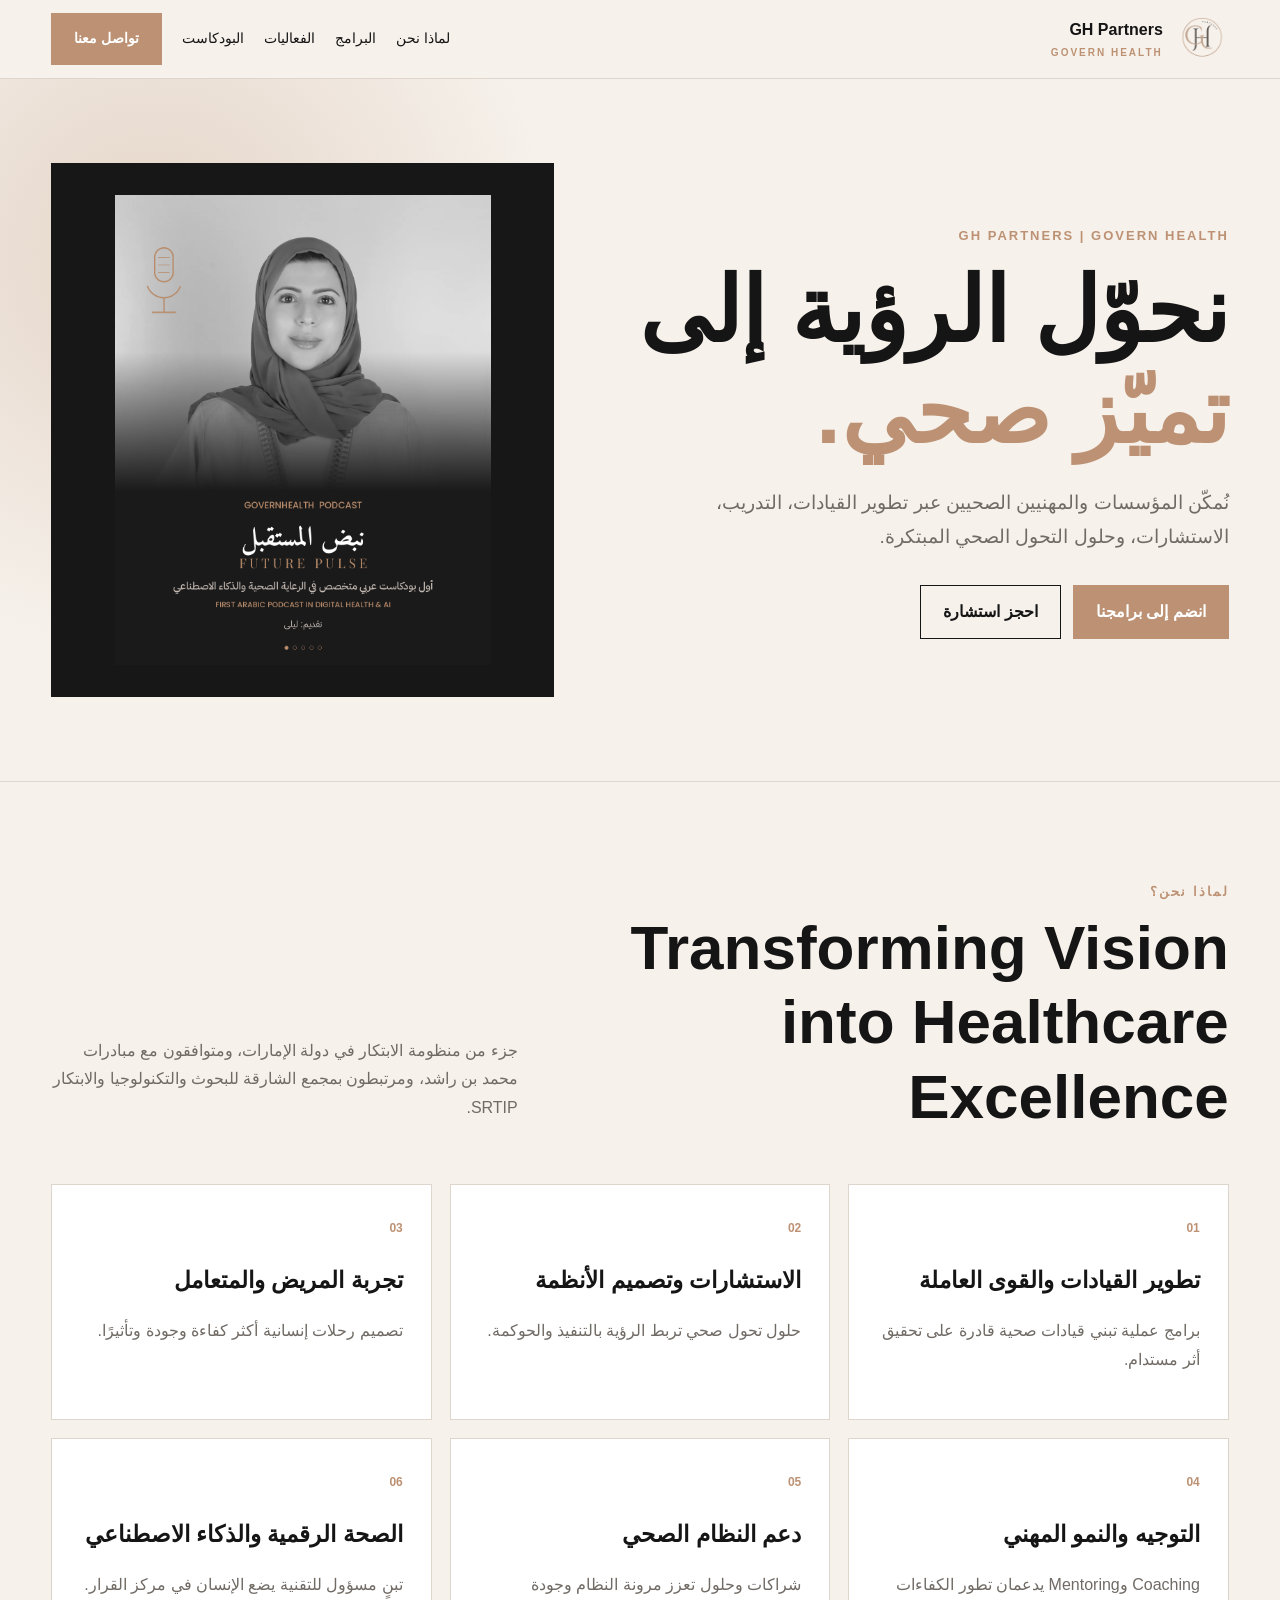
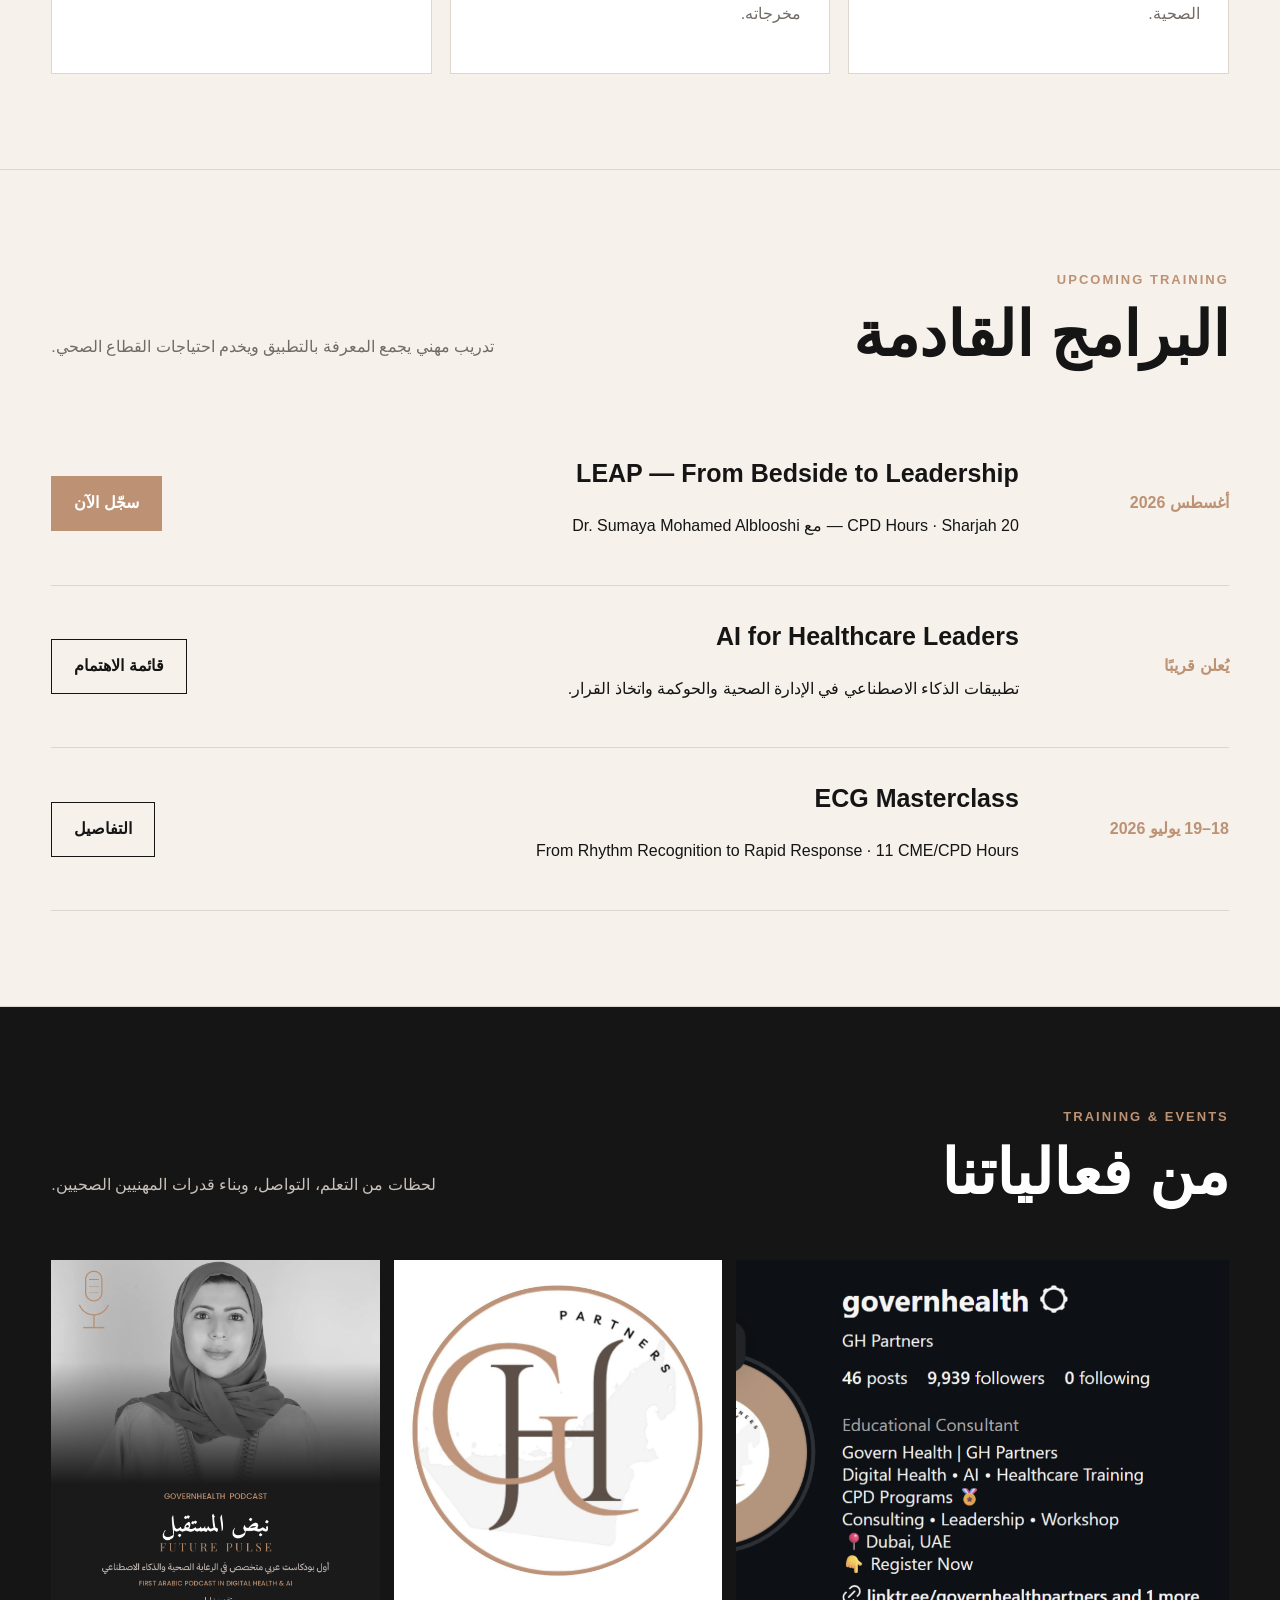
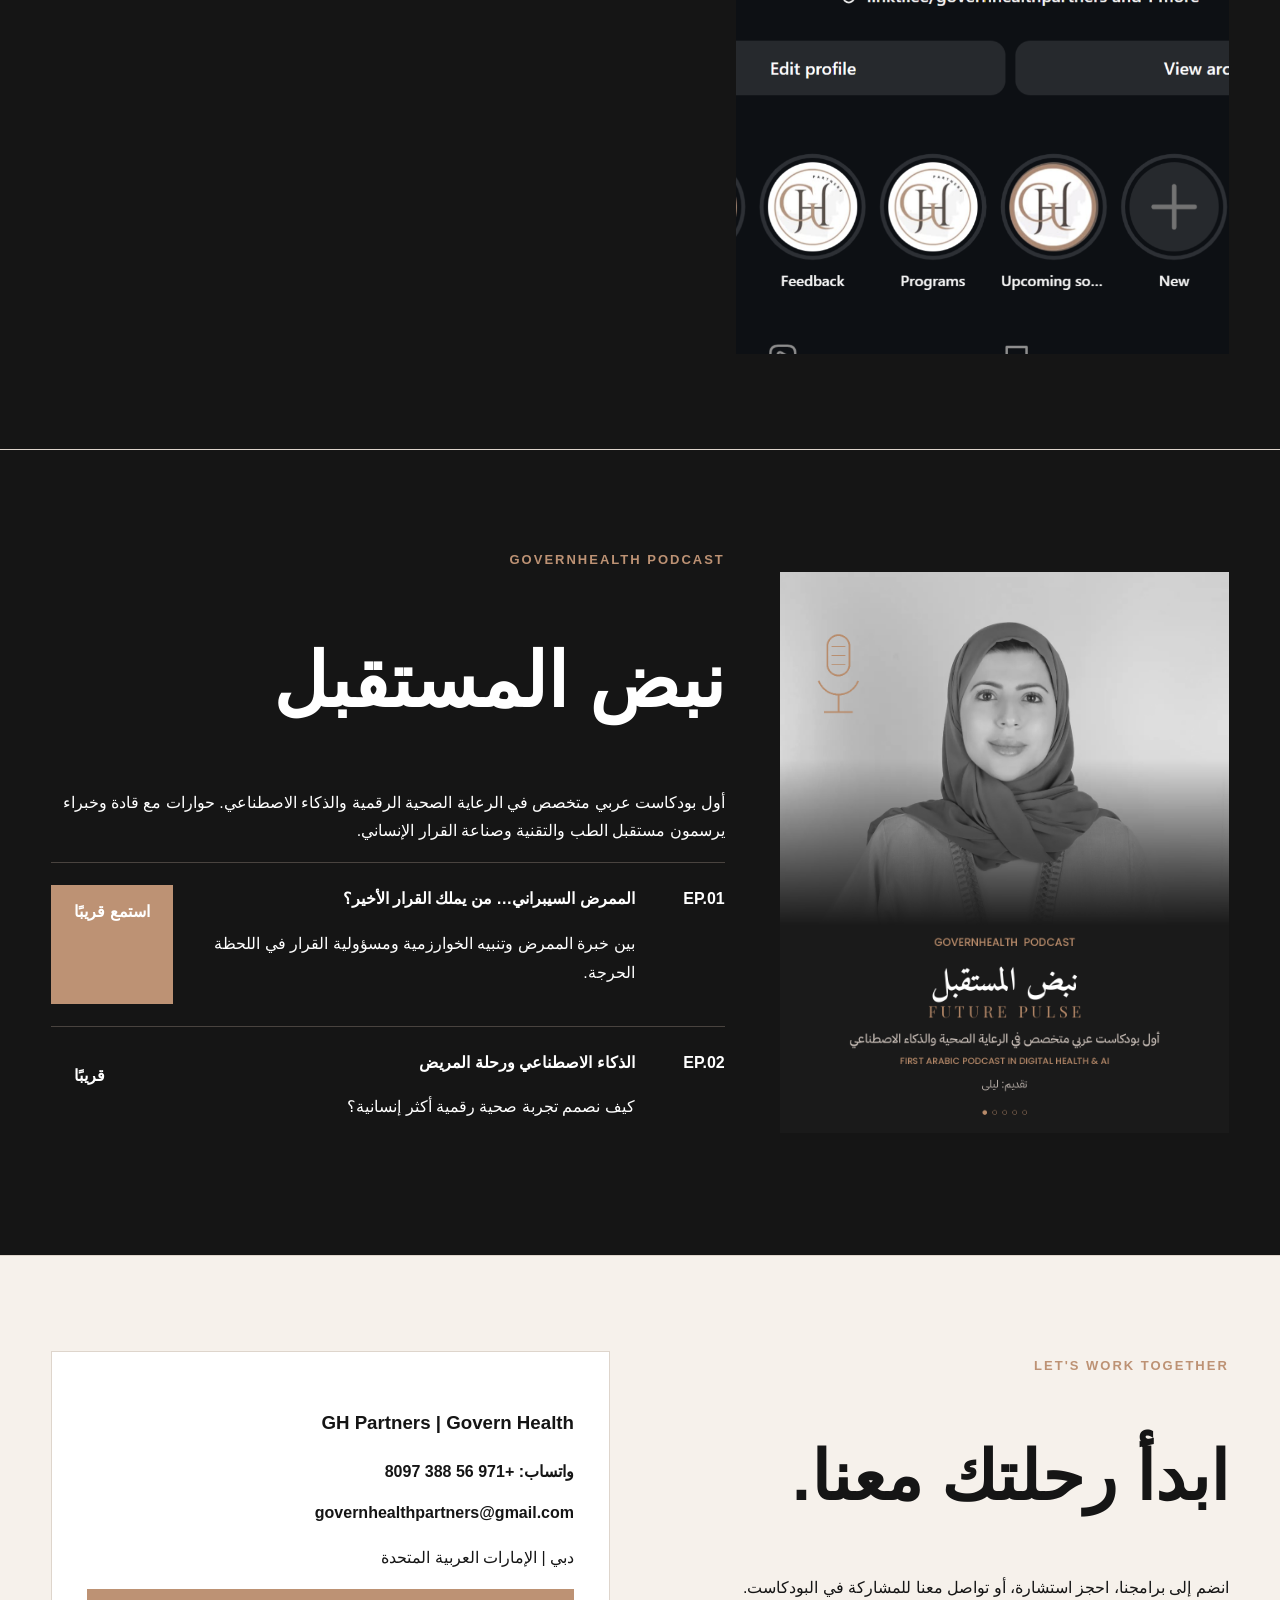
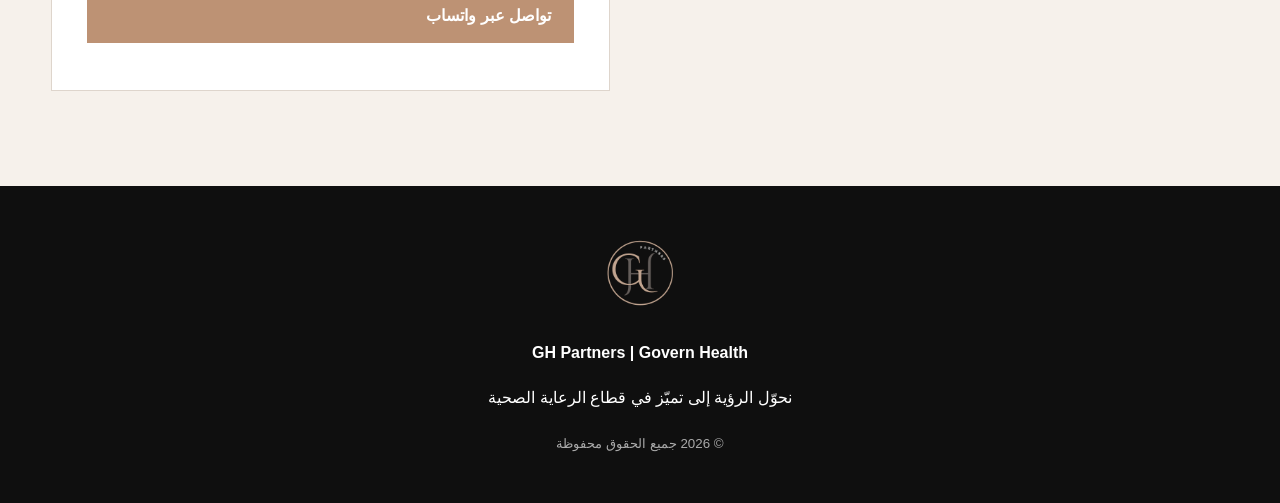
==== commit e6cdb5ac: "Add files via upload" ====
--- a/index.html
+++ b/index.html
@@ -1 +1,22 @@
-<!DOCTYPE html><html lang="ar" dir="rtl"><head><meta charSet="utf-8"/><meta name="viewport" content="width=device-width, initial-scale=1"/><link rel="preload" href="/images/gh-partners-logo-dark.png" as="image"/><link rel="stylesheet" href="/governhealth-website/_next/static/chunks/0_kwk-9dl--m2.css" data-precedence="next"/><link rel="preload" as="script" fetchPriority="low" href="/governhealth-website/_next/static/chunks/1jq4o6yq14o4c.js"/><script src="/governhealth-website/_next/static/chunks/15orcrkp-_9ct.js" async=""></script><script src="/governhealth-website/_next/static/chunks/3rxl-jt3pdxgx.js" async=""></script><script src="/governhealth-website/_next/static/chunks/36uffctmpaehh.js" async=""></script><script src="/governhealth-website/_next/static/chunks/turbopack-32c2kgk3ooy6y.js" async=""></script><script src="/governhealth-website/_next/static/chunks/3rdqn8rx95pw7.js" async=""></script><script src="/governhealth-website/_next/static/chunks/14mrh2-p_w84d.js" async=""></script><title>Healthcare AI Podcast | ليلى الكراد</title><meta name="description" content="حوارات عربية مع صنّاع القرار والخبراء حول مستقبل الرعاية الصحية والذكاء الاصطناعي."/><script src="/governhealth-website/_next/static/chunks/0cz1d0mv5g_q7.js" noModule=""></script></head><body><div hidden=""><!--$--><!--/$--></div><header class="site-header"><a class="brand" aria-label="Healthcare AI Podcast الصفحة الرئيسية" href="/governhealth-website/"><img src="/images/gh-partners-logo-dark.png" alt="GH Partners" class="brand-logo"/><span><b>GH Partners</b><small>GOVERN HEALTH</small></span></a><nav><a href="/governhealth-website/">الرئيسية</a><a href="/governhealth-website/company/">لماذا نحن</a><a href="/governhealth-website/programs/">البرامج</a><a href="/governhealth-website/events/">الفعاليات</a><a href="/governhealth-website/guests/">الضيوف</a><a href="/governhealth-website/episodes/">الحلقات</a><a class="nav-cta" href="/governhealth-website/contact/">تواصل معنا</a></nav></header><main><section class="page-hero compact"><span class="section-tag">GH Partners Programs</span><h1>البرامج <em>القادمة</em></h1><p>برامج صحية مهنية تجمع الخبرة، التطبيق، وساعات التطوير المهني المعتمدة.</p></section><section class="program-list"><article><div class="program-date"><span>أغسطس 2026</span><b>التاريخ التفصيلي قريبًا</b></div><div class="program-info"><small>0<!-- -->1</small><h2>LEAP — From Bedside to Leadership</h2><p class="speaker">Dr. Sumaya Mohamed Alblooshi</p><p>رحلة مكثفة تنقل الممارس الصحي من الخبرة السريرية إلى أدوات القيادة والتأثير.</p><b>20 CPD Hours · Sharjah</b></div><a class="button bronze" href="https://wa.me/971563888097?text=%D9%85%D8%B1%D8%AD%D8%A8%D9%8B%D8%A7%D8%8C%20%D8%A3%D9%88%D8%AF%20%D8%A7%D9%84%D8%A7%D8%B3%D8%AA%D9%81%D8%B3%D8%A7%D8%B1%20%D8%B9%D9%86%20%D8%A8%D8%B1%D9%86%D8%A7%D9%85%D8%AC%20LEAP%20%E2%80%94%20From%20Bedside%20to%20Leadership">استفسر وسجّل</a></article><article><div class="program-date"><span>يُعلن قريبًا</span><b>قائمة الاهتمام مفتوحة</b></div><div class="program-info"><small>0<!-- -->2</small><h2>AI for Healthcare Leaders</h2><p class="speaker">GH Partners Faculty</p><p>تطبيقات عملية للذكاء الاصطناعي في الإدارة الصحية، اتخاذ القرار، والحوكمة.</p><b>Online / UAE</b></div><a class="button bronze" href="https://wa.me/971563888097?text=%D9%85%D8%B1%D8%AD%D8%A8%D9%8B%D8%A7%D8%8C%20%D8%A3%D9%88%D8%AF%20%D8%A7%D9%84%D8%A7%D8%B3%D8%AA%D9%81%D8%B3%D8%A7%D8%B1%20%D8%B9%D9%86%20%D8%A8%D8%B1%D9%86%D8%A7%D9%85%D8%AC%20AI%20for%20Healthcare%20Leaders">استفسر وسجّل</a></article><article><div class="program-date"><span>18–19 يوليو 2026</span><b>برنامج حالي</b></div><div class="program-info"><small>0<!-- -->3</small><h2>ECG Masterclass</h2><p class="speaker">Moayad Wishah</p><p>From Rhythm Recognition to Rapid Response — تدريب تطبيقي على قراءة التخطيط والاستجابة السريعة.</p><b>11 CME/CPD Hours · Sharjah</b></div><a class="button bronze" href="https://wa.me/971563888097?text=%D9%85%D8%B1%D8%AD%D8%A8%D9%8B%D8%A7%D8%8C%20%D8%A3%D9%88%D8%AF%20%D8%A7%D9%84%D8%A7%D8%B3%D8%AA%D9%81%D8%B3%D8%A7%D8%B1%20%D8%B9%D9%86%20%D8%A8%D8%B1%D9%86%D8%A7%D9%85%D8%AC%20ECG%20Masterclass">استفسر وسجّل</a></article></section><section class="consult-banner"><div><span class="section-tag">برنامج مخصص لمؤسستك؟</span><h2>نصمم برامج تدريب واستشارات بحسب احتياج فريقك.</h2></div><a href="/contact" class="button primary">احجز استشارة</a></section><!--$--><!--/$--></main><footer><img class="footer-logo" src="/images/gh-partners-logo-dark.png" alt="GH Partners | Govern Health"/><div class="footer-brand">GH Partners <span>| Govern Health</span></div><p>نحوّل الرؤية إلى تميّز في قطاع الرعاية الصحية.</p><div class="footer-links"><a href="/governhealth-website/company/">عن الشركة</a><a href="/governhealth-website/programs/">البرامج</a><a href="/governhealth-website/events/">الفعاليات</a><a href="/governhealth-website/episodes/">البودكاست</a><a href="/governhealth-website/contact/">تواصل معنا</a></div><div class="footer-contact"><a href="https://wa.me/971563888097">+971 56 388 8097</a><a href="mailto:governhealthpartners@gmail.com">governhealthpartners@gmail.com</a><span>دبي، الإمارات العربية المتحدة</span></div><small>© 2026 GH Partners | Govern Health — جميع الحقوق محفوظة</small></footer><script src="/governhealth-website/_next/static/chunks/1jq4o6yq14o4c.js" id="_R_" async=""></script><script>(self.__next_f=self.__next_f||[]).push([0])</script><script>self.__next_f.push([1,"1:\"$Sreact.fragment\"\n2:I[22016,[\"/governhealth-website/_next/static/chunks/3rdqn8rx95pw7.js\",\"/governhealth-website/_next/static/chunks/14mrh2-p_w84d.js\"],\"\"]\n3:I[39756,[\"/governhealth-website/_next/static/chunks/3rdqn8rx95pw7.js\",\"/governhealth-website/_next/static/chunks/14mrh2-p_w84d.js\"],\"default\"]\n4:I[37457,[\"/governhealth-website/_next/static/chunks/3rdqn8rx95pw7.js\",\"/governhealth-website/_next/static/chunks/14mrh2-p_w84d.js\"],\"default\"]\nf:I[68027,[\"/governhealth-website/_next/static/chunks/3rdqn8rx95pw7.js\",\"/governhealth-website/_next/static/chunks/14mrh2-p_w84d.js\"],\"default\",1]\n:HL[\"/governhealth-website/_next/static/chunks/0_kwk-9dl--m2.css\",\"style\"]\n:HL[\"/images/gh-partners-logo-dark.png\",\"image\"]\n"])</script><script>self.__next_f.push([1,"0:{\"P\":null,\"c\":[\"\",\"programs\",\"\"],\"q\":\"\",\"i\":false,\"f\":[[[\"\",{\"children\":[\"programs\",{\"children\":[\"__PAGE__\",{}]}]},\"$undefined\",\"$undefined\",16],[[\"$\",\"$1\",\"c\",{\"children\":[[[\"$\",\"link\",\"0\",{\"rel\":\"stylesheet\",\"href\":\"/governhealth-website/_next/static/chunks/0_kwk-9dl--m2.css\",\"precedence\":\"next\",\"crossOrigin\":\"$undefined\",\"nonce\":\"$undefined\"}],[\"$\",\"script\",\"script-0\",{\"src\":\"/governhealth-website/_next/static/chunks/3rdqn8rx95pw7.js\",\"async\":true,\"nonce\":\"$undefined\"}],[\"$\",\"script\",\"script-1\",{\"src\":\"/governhealth-website/_next/static/chunks/14mrh2-p_w84d.js\",\"async\":true,\"nonce\":\"$undefined\"}]],[\"$\",\"html\",null,{\"lang\":\"ar\",\"dir\":\"rtl\",\"children\":[\"$\",\"body\",null,{\"children\":[[\"$\",\"header\",null,{\"className\":\"site-header\",\"children\":[[\"$\",\"$L2\",null,{\"href\":\"/\",\"className\":\"brand\",\"aria-label\":\"Healthcare AI Podcast الصفحة الرئيسية\",\"children\":[[\"$\",\"img\",null,{\"src\":\"/images/gh-partners-logo-dark.png\",\"alt\":\"GH Partners\",\"className\":\"brand-logo\"}],[\"$\",\"span\",null,{\"children\":[[\"$\",\"b\",null,{\"children\":\"GH Partners\"}],[\"$\",\"small\",null,{\"children\":\"GOVERN HEALTH\"}]]}]]}],[\"$\",\"nav\",null,{\"children\":[[\"$\",\"$L2\",null,{\"href\":\"/\",\"children\":\"الرئيسية\"}],[\"$\",\"$L2\",null,{\"href\":\"/company\",\"children\":\"لماذا نحن\"}],[\"$\",\"$L2\",null,{\"href\":\"/programs\",\"children\":\"البرامج\"}],[\"$\",\"$L2\",null,{\"href\":\"/events\",\"children\":\"الفعاليات\"}],[\"$\",\"$L2\",null,{\"href\":\"/guests\",\"children\":\"الضيوف\"}],[\"$\",\"$L2\",null,{\"href\":\"/episodes\",\"children\":\"الحلقات\"}],[\"$\",\"$L2\",null,{\"href\":\"/contact\",\"className\":\"nav-cta\",\"children\":\"تواصل معنا\"}]]}]]}],[\"$\",\"main\",null,{\"children\":[\"$\",\"$L3\",null,{\"parallelRouterKey\":\"children\",\"error\":\"$undefined\",\"errorStyles\":\"$undefined\",\"errorScripts\":\"$undefined\",\"template\":[\"$\",\"$L4\",null,{}],\"templateStyles\":\"$undefined\",\"templateScripts\":\"$undefined\",\"notFound\":[[[\"$\",\"title\",null,{\"children\":\"404: This page could not be found.\"}],[\"$\",\"div\",null,{\"style\":{\"fontFamily\":\"system-ui,\\\"Segoe UI\\\",Roboto,Helvetica,Arial,sans-serif,\\\"Apple Color Emoji\\\",\\\"Segoe UI Emoji\\\"\",\"height\":\"100vh\",\"textAlign\":\"center\",\"display\":\"flex\",\"flexDirection\":\"column\",\"alignItems\":\"center\",\"justifyContent\":\"center\"},\"children\":[\"$\",\"div\",null,{\"children\":[[\"$\",\"style\",null,{\"dangerouslySetInnerHTML\":{\"__html\":\"body{color:#000;background:#fff;margin:0}.next-error-h1{border-right:1px solid rgba(0,0,0,.3)}@media (prefers-color-scheme:dark){body{color:#fff;background:#000}.next-error-h1{border-right:1px solid rgba(255,255,255,.3)}}\"}}],[\"$\",\"h1\",null,{\"className\":\"next-error-h1\",\"style\":{\"display\":\"inline-block\",\"margin\":\"0 20px 0 0\",\"padding\":\"0 23px 0 0\",\"fontSize\":24,\"fontWeight\":500,\"verticalAlign\":\"top\",\"lineHeight\":\"49px\"},\"children\":404}],[\"$\",\"div\",null,{\"style\":{\"display\":\"inline-block\"},\"children\":[\"$\",\"h2\",null,{\"style\":{\"fontSize\":14,\"fontWeight\":400,\"lineHeight\":\"49px\",\"margin\":0},\"children\":\"This page could not be found.\"}]}]]}]}]],[]],\"forbidden\":\"$undefined\",\"unauthorized\":\"$undefined\"}]}],[\"$\",\"footer\",null,{\"children\":[[\"$\",\"img\",null,{\"className\":\"footer-logo\",\"src\":\"/images/gh-partners-logo-dark.png\",\"alt\":\"GH Partners | Govern Health\"}],[\"$\",\"div\",null,{\"className\":\"footer-brand\",\"children\":[\"GH Partners \",[\"$\",\"span\",null,{\"children\":\"| Govern Health\"}]]}],[\"$\",\"p\",null,{\"children\":\"نحوّل الرؤية إلى تميّز في قطاع الرعاية الصحية.\"}],[\"$\",\"div\",null,{\"className\":\"footer-links\",\"children\":[[\"$\",\"$L2\",null,{\"href\":\"/company\",\"children\":\"عن الشركة\"}],[\"$\",\"$L2\",null,{\"href\":\"/programs\",\"children\":\"البرامج\"}],[\"$\",\"$L2\",null,{\"href\":\"/events\",\"children\":\"الفعاليات\"}],[\"$\",\"$L2\",null,{\"href\":\"/episodes\",\"children\":\"البودكاست\"}],[\"$\",\"$L2\",null,{\"href\":\"/contact\",\"children\":\"تواصل معنا\"}]]}],[\"$\",\"div\",null,{\"className\":\"footer-contact\",\"children\":[[\"$\",\"a\",null,{\"href\":\"https://wa.me/971563888097\",\"children\":\"+971 56 388 8097\"}],[\"$\",\"a\",null,{\"href\":\"mailto:governhealthpartners@gmail.com\",\"children\":\"governhealthpartners@gmail.com\"}],[\"$\",\"span\",null,{\"children\":\"دبي، الإمارات العربية المتحدة\"}]]}],[\"$\",\"small\",null,{\"children\":\"© 2026 GH Partners | Govern Health — جميع الحقوق محفوظة\"}]]}]]}]}]]}],{\"children\":[[\"$\",\"$1\",\"c\",{\"children\":[null,[\"$\",\"$L3\",null,{\"parallelRouterKey\":\"children\",\"error\":\"$undefined\",\"errorStyles\":\"$undefined\",\"errorScripts\":\"$undefined\",\"template\":[\"$\",\"$L4\",null,{}],\"templateStyles\":\"$undefined\",\"templateScripts\":\"$undefined\",\"notFound\":\"$undefined\",\"forbidden\":\"$undefined\",\"unauthorized\":\"$undefined\"}]]}],{\"children\":[[\"$\",\"$1\",\"c\",{\"children\":[[[\"$\",\"section\",null,{\"className\":\"page-hero compact\",\"children\":[[\"$\",\"span\",null,{\"className\":\"section-tag\",\"children\":\"GH Partners Programs\"}],[\"$\",\"h1\",null,{\"children\":[\"البرامج \",[\"$\",\"em\",null,{\"children\":\"القادمة\"}]]}],[\"$\",\"p\",null,{\"children\":\"برامج صحية مهنية تجمع الخبرة، التطبيق، وساعات التطوير المهني المعتمدة.\"}]]}],[\"$\",\"section\",null,{\"className\":\"program-list\",\"children\":[[\"$\",\"article\",\"LEAP — From Bedside to Leadership\",{\"children\":[[\"$\",\"div\",null,{\"className\":\"program-date\",\"children\":[\"$L5\",\"$L6\"]}],\"$L7\",\"$L8\"]}],\"$L9\",\"$La\"]}],\"$Lb\"],null,\"$Lc\"]}],{},null,false,null]},null,false,\"$@d\"]},null,false,null],\"$Le\",false]],\"m\":\"$undefined\",\"G\":[\"$f\",[\"$L10\"]],\"S\":true,\"h\":null,\"s\":\"$undefined\",\"l\":\"$undefined\",\"p\":\"$undefined\",\"d\":\"$undefined\",\"b\":\"h9a6U6bd_85hiMGn9MBxx\"}\n"])</script><script>self.__next_f.push([1,"11:I[97367,[\"/governhealth-website/_next/static/chunks/3rdqn8rx95pw7.js\",\"/governhealth-website/_next/static/chunks/14mrh2-p_w84d.js\"],\"OutletBoundary\"]\n12:\"$Sreact.suspense\"\n15:I[97367,[\"/governhealth-website/_next/static/chunks/3rdqn8rx95pw7.js\",\"/governhealth-website/_next/static/chunks/14mrh2-p_w84d.js\"],\"ViewportBoundary\"]\n17:I[97367,[\"/governhealth-website/_next/static/chunks/3rdqn8rx95pw7.js\",\"/governhealth-website/_next/static/chunks/14mrh2-p_w84d.js\"],\"MetadataBoundary\"]\n5:[\"$\",\"span\",null,{\"children\":\"أغسطس 2026\"}]\n6:[\"$\",\"b\",null,{\"children\":\"التاريخ التفصيلي قريبًا\"}]\n7:[\"$\",\"div\",null,{\"className\":\"program-info\",\"children\":[[\"$\",\"small\",null,{\"children\":[\"0\",1]}],[\"$\",\"h2\",null,{\"children\":\"LEAP — From Bedside to Leadership\"}],[\"$\",\"p\",null,{\"className\":\"speaker\",\"children\":\"Dr. Sumaya Mohamed Alblooshi\"}],[\"$\",\"p\",null,{\"children\":\"رحلة مكثفة تنقل الممارس الصحي من الخبرة السريرية إلى أدوات القيادة والتأثير.\"}],[\"$\",\"b\",null,{\"children\":\"20 CPD Hours · Sharjah\"}]]}]\n8:[\"$\",\"a\",null,{\"className\":\"button bronze\",\"href\":\"https://wa.me/971563888097?text=%D9%85%D8%B1%D8%AD%D8%A8%D9%8B%D8%A7%D8%8C%20%D8%A3%D9%88%D8%AF%20%D8%A7%D9%84%D8%A7%D8%B3%D8%AA%D9%81%D8%B3%D8%A7%D8%B1%20%D8%B9%D9%86%20%D8%A8%D8%B1%D9%86%D8%A7%D9%85%D8%AC%20LEAP%20%E2%80%94%20From%20Bedside%20to%20Leadership\",\"children\":\"استفسر وسجّل\"}]\n9:[\"$\",\"article\",\"AI for Healthcare Leaders\",{\"children\":[[\"$\",\"div\",null,{\"className\":\"program-date\",\"children\":[[\"$\",\"span\",null,{\"children\":\"يُعلن قريبًا\"}],[\"$\",\"b\",null,{\"children\":\"قائمة الاهتمام مفتوحة\"}]]}],[\"$\",\"div\",null,{\"className\":\"program-info\",\"children\":[[\"$\",\"small\",null,{\"children\":[\"0\",2]}],[\"$\",\"h2\",null,{\"children\":\"AI for Healthcare Leaders\"}],[\"$\",\"p\",null,{\"className\":\"speaker\",\"children\":\"GH Partners Faculty\"}],[\"$\",\"p\",null,{\"children\":\"تطبيقات عملية للذكاء الاصطناعي في الإدارة الصحية، اتخاذ القرار، والحوكمة.\"}],[\"$\",\"b\",null,{\"children\":\"Online / UAE\"}]]}],[\"$\",\"a\",null,{\"className\":\"button bronze\",\"href\":\"https://wa.me/971563888097?text=%D9%85%D8%B1%D8%AD%D8%A8%D9%8B%D8%A7%D8%8C%20%D8%A3%D9%88%D8%AF%20%D8%A7%D9%84%D8%A7%D8%B3%D8%AA%D9%81%D8%B3%D8%A7%D8%B1%20%D8%B9%D9%86%20%D8%A8%D8%B1%D9%86%D8%A7%D9%85%D8%AC%20AI%20for%20Healthcare%20Leaders\",\"children\":\"استفسر وسجّل\"}]]}]\na:[\"$\",\"article\",\"ECG Masterclass\",{\"children\":[[\"$\",\"div\",null,{\"className\":\"program-date\",\"children\":[[\"$\",\"span\",null,{\"children\":\"18–19 يوليو 2026\"}],[\"$\",\"b\",null,{\"children\":\"برنامج حالي\"}]]}],[\"$\",\"div\",null,{\"className\":\"program-info\",\"children\":[[\"$\",\"small\",null,{\"children\":[\"0\",3]}],[\"$\",\"h2\",null,{\"children\":\"ECG Masterclass\"}],[\"$\",\"p\",null,{\"className\":\"speaker\",\"children\":\"Moayad Wishah\"}],[\"$\",\"p\",null,{\"children\":\"From Rhythm Recognition to Rapid Response — تدريب تطبيقي على قراءة التخطيط والاستجابة السريعة.\"}],[\"$\",\"b\",null,{\"children\":\"11 CME/CPD Hours · Sharjah\"}]]}],[\"$\",\"a\",null,{\"className\":\"button bronze\",\"href\":\"https://wa.me/971563888097?text=%D9%85%D8%B1%D8%AD%D8%A8%D9%8B%D8%A7%D8%8C%20%D8%A3%D9%88%D8%AF%20%D8%A7%D9%84%D8%A7%D8%B3%D8%AA%D9%81%D8%B3%D8%A7%D8%B1%20%D8%B9%D9%86%20%D8%A8%D8%B1%D9%86%D8%A7%D9%85%D8%AC%20ECG%20Masterclass\",\"children\":\"استفسر وسجّل\"}]]}]\nb:[\"$\",\"section\",null,{\"className\":\"consult-banner\",\"children\":[[\"$\",\"div\",null,{\"children\":[[\"$\",\"span\",null,{\"className\":\"section-tag\",\"children\":\"برنامج مخصص لمؤسستك؟\"}],[\"$\",\"h2\",null,{\"children\":\"نصمم برامج تدريب واستشارات بحسب احتياج فريقك.\"}]]}],[\"$\",\"a\",null,{\"href\":\"/contact\",\"className\":\"button primary\",\"children\":\"احجز استشارة\"}]]}]\nc:[\"$\",\"$L11\",null,{\"children\":[\"$\",\"$12\",null,{\"name\":\"Next.MetadataOutlet\",\"children\":\"$@13\"}]}]\n14:[]\nd:\"$W14\"\ne:[\"$\",\"$1\",\"h\",{\"children\":[null,[\"$\",\"$L15\",null,{\"children\":\"$L16\"}],[\"$\",\"div\",null,{\"hidden\":true,\"children\":[\"$\",\"$L17\",null,{\""])</script><script>self.__next_f.push([1,"children\":[\"$\",\"$12\",null,{\"name\":\"Next.Metadata\",\"children\":\"$L18\"}]}]}],null]}]\n10:[\"$\",\"link\",\"0\",{\"rel\":\"stylesheet\",\"href\":\"/governhealth-website/_next/static/chunks/0_kwk-9dl--m2.css\",\"precedence\":\"next\",\"crossOrigin\":\"$undefined\",\"nonce\":\"$undefined\"}]\n"])</script><script>self.__next_f.push([1,"16:[[\"$\",\"meta\",\"0\",{\"charSet\":\"utf-8\"}],[\"$\",\"meta\",\"1\",{\"name\":\"viewport\",\"content\":\"width=device-width, initial-scale=1\"}]]\n"])</script><script>self.__next_f.push([1,"13:null\n18:[[\"$\",\"title\",\"0\",{\"children\":\"Healthcare AI Podcast | ليلى الكراد\"}],[\"$\",\"meta\",\"1\",{\"name\":\"description\",\"content\":\"حوارات عربية مع صنّاع القرار والخبراء حول مستقبل الرعاية الصحية والذكاء الاصطناعي.\"}]]\n"])</script></body></html>+<!doctype html>
+<html lang="ar" dir="rtl">
+<head>
+  <meta charset="utf-8"><meta name="viewport" content="width=device-width,initial-scale=1">
+  <title>GH Partners | Govern Health</title>
+  <meta name="description" content="تطوير القيادات الصحية والتدريب والاستشارات وبودكاست نبض المستقبل للصحة الرقمية والذكاء الاصطناعي">
+  <style>
+  :root{--ink:#151515;--cream:#f6f1eb;--bronze:#bd9274;--muted:#716b66;--line:#ded5cc}*{box-sizing:border-box}html{scroll-behavior:smooth}body{margin:0;background:var(--cream);color:var(--ink);font-family:Tahoma,Arial,sans-serif;line-height:1.8}a{color:inherit;text-decoration:none}img{max-width:100%;display:block}.wrap{width:min(1180px,92%);margin:auto}.nav{position:sticky;top:0;z-index:9;background:rgba(246,241,235,.96);border-bottom:1px solid var(--line)}.nav .wrap{display:flex;align-items:center;justify-content:space-between;gap:20px;min-height:78px}.brand{display:flex;align-items:center;gap:12px;font-weight:800}.brand img{width:54px;height:54px;object-fit:contain}.brand small{display:block;font-size:10px;letter-spacing:2px;color:var(--bronze)}nav{display:flex;gap:20px;align-items:center;font-size:14px}.btn{display:inline-block;padding:12px 22px;border:1px solid var(--ink);font-weight:700}.btn.gold{background:var(--bronze);border-color:var(--bronze);color:#fff}.hero{min-height:78vh;display:grid;align-items:center;padding:70px 0;background:radial-gradient(circle at 12% 25%,#e4d4c7 0,transparent 32%)}.hero-grid{display:grid;grid-template-columns:1.1fr .9fr;align-items:center;gap:60px}.eyebrow{color:var(--bronze);font-size:13px;letter-spacing:2px;font-weight:700}.hero h1{font-size:clamp(46px,7vw,90px);line-height:1.12;margin:12px 0 24px}.hero h1 em{color:var(--bronze);font-style:normal}.hero p{font-size:19px;color:var(--muted);max-width:650px}.hero-art{background:#171717;padding:32px;min-height:430px;display:flex;align-items:center;justify-content:center}.hero-art img{max-height:470px;object-fit:contain}.actions{display:flex;gap:12px;flex-wrap:wrap;margin-top:30px}.section{padding:95px 0;border-top:1px solid var(--line)}.head{display:flex;justify-content:space-between;align-items:end;gap:30px;margin-bottom:45px}.head h2{font-size:clamp(34px,5vw,62px);line-height:1.2;margin:5px 0}.head p{max-width:540px;color:var(--muted)}.cards{display:grid;grid-template-columns:repeat(3,1fr);gap:18px}.card{background:#fff;border:1px solid var(--line);padding:28px;min-height:220px}.card b.num{font-size:12px;color:var(--bronze)}.card h3{font-size:23px;margin:18px 0 8px}.card p{color:var(--muted)}.dark{background:#151515;color:#fff}.dark .head p,.dark .card p{color:#c9c1ba}.dark .card{background:#202020;border-color:#3a3632}.program{display:grid;grid-template-columns:180px 1fr auto;gap:30px;align-items:center;padding:28px 0;border-bottom:1px solid var(--line)}.program time{color:var(--bronze);font-weight:700}.program h3{margin:0;font-size:25px}.gallery{display:grid;grid-template-columns:1.2fr .8fr .8fr;gap:14px}.gallery img{width:100%;height:340px;object-fit:cover}.gallery img:first-child{height:694px;grid-row:span 2}.podcast{display:grid;grid-template-columns:.8fr 1.2fr;gap:55px;align-items:center}.podcast img{background:#171717}.episode{border-top:1px solid #49433f;padding:22px 0;display:grid;grid-template-columns:70px 1fr auto;gap:20px}.contact{display:grid;grid-template-columns:1fr 1fr;gap:60px}.contact-box{background:#fff;padding:35px;border:1px solid var(--line)}.contact a{display:block;margin:12px 0;font-weight:700}.footer{text-align:center;padding:45px 0;background:#0f0f0f;color:#fff}.footer img{width:90px;margin:0 auto 18px}.footer small{color:#aaa}@media(max-width:800px){nav{display:none}.hero-grid,.podcast,.contact{grid-template-columns:1fr}.hero-art{min-height:280px}.cards{grid-template-columns:1fr}.program{grid-template-columns:1fr}.gallery{grid-template-columns:1fr}.gallery img,.gallery img:first-child{height:300px;grid-row:auto}.head{display:block}.section{padding:65px 0}.episode{grid-template-columns:45px 1fr}.episode .btn{grid-column:2}}
+  </style>
+</head>
+<body>
+<header class="nav"><div class="wrap"><a class="brand" href="#home"><img src="gh-partners-logo-dark.png" alt="GH Partners"><span>GH Partners<small>GOVERN HEALTH</small></span></a><nav><a href="#about">لماذا نحن</a><a href="#programs">البرامج</a><a href="#events">الفعاليات</a><a href="#podcast">البودكاست</a><a href="#contact" class="btn gold">تواصل معنا</a></nav></div></header>
+<main>
+<section class="hero" id="home"><div class="wrap hero-grid"><div><span class="eyebrow">GH PARTNERS | GOVERN HEALTH</span><h1>نحوّل الرؤية إلى <em>تميّز صحي.</em></h1><p>نُمكّن المؤسسات والمهنيين الصحيين عبر تطوير القيادات، التدريب، الاستشارات، وحلول التحول الصحي المبتكرة.</p><div class="actions"><a class="btn gold" href="#programs">انضم إلى برامجنا</a><a class="btn" href="#contact">احجز استشارة</a></div></div><div class="hero-art"><img src="future-pulse-podcast.png" alt="بودكاست نبض المستقبل"></div></div></section>
+<section class="section" id="about"><div class="wrap"><div class="head"><div><span class="eyebrow">لماذا نحن؟</span><h2>Transforming Vision into Healthcare Excellence</h2></div><p>جزء من منظومة الابتكار في دولة الإمارات، ومتوافقون مع مبادرات محمد بن راشد، ومرتبطون بمجمع الشارقة للبحوث والتكنولوجيا والابتكار SRTIP.</p></div><div class="cards"><article class="card"><b class="num">01</b><h3>تطوير القيادات والقوى العاملة</h3><p>برامج عملية تبني قيادات صحية قادرة على تحقيق أثر مستدام.</p></article><article class="card"><b class="num">02</b><h3>الاستشارات وتصميم الأنظمة</h3><p>حلول تحول صحي تربط الرؤية بالتنفيذ والحوكمة.</p></article><article class="card"><b class="num">03</b><h3>تجربة المريض والمتعامل</h3><p>تصميم رحلات إنسانية أكثر كفاءة وجودة وتأثيرًا.</p></article><article class="card"><b class="num">04</b><h3>التوجيه والنمو المهني</h3><p>Coaching وMentoring يدعمان تطور الكفاءات الصحية.</p></article><article class="card"><b class="num">05</b><h3>دعم النظام الصحي</h3><p>شراكات وحلول تعزز مرونة النظام وجودة مخرجاته.</p></article><article class="card"><b class="num">06</b><h3>الصحة الرقمية والذكاء الاصطناعي</h3><p>تبنٍ مسؤول للتقنية يضع الإنسان في مركز القرار.</p></article></div></div></section>
+<section class="section" id="programs"><div class="wrap"><div class="head"><div><span class="eyebrow">UPCOMING TRAINING</span><h2>البرامج القادمة</h2></div><p>تدريب مهني يجمع المعرفة بالتطبيق ويخدم احتياجات القطاع الصحي.</p></div><article class="program"><time>أغسطس 2026</time><div><h3>LEAP — From Bedside to Leadership</h3><p>20 CPD Hours · Sharjah — مع Dr. Sumaya Mohamed Alblooshi</p></div><a class="btn gold" href="https://wa.me/971563888097">سجّل الآن</a></article><article class="program"><time>يُعلن قريبًا</time><div><h3>AI for Healthcare Leaders</h3><p>تطبيقات الذكاء الاصطناعي في الإدارة الصحية والحوكمة واتخاذ القرار.</p></div><a class="btn" href="https://wa.me/971563888097">قائمة الاهتمام</a></article><article class="program"><time>18–19 يوليو 2026</time><div><h3>ECG Masterclass</h3><p>From Rhythm Recognition to Rapid Response · 11 CME/CPD Hours</p></div><a class="btn" href="#contact">التفاصيل</a></article></div></section>
+<section class="section dark" id="events"><div class="wrap"><div class="head"><div><span class="eyebrow">TRAINING & EVENTS</span><h2>من فعالياتنا</h2></div><p>لحظات من التعلم، التواصل، وبناء قدرات المهنيين الصحيين.</p></div><div class="gallery"><img src="governhealth-instagram.png" alt="فعاليات Govern Health"><img src="gh-partners-logo-light.jpeg" alt="GH Partners"><img src="future-pulse-podcast.png" alt="بودكاست نبض المستقبل"></div></div></section>
+<section class="section dark" id="podcast"><div class="wrap podcast"><img src="future-pulse-podcast.png" alt="GovernHealth Podcast نبض المستقبل"><div><span class="eyebrow">GOVERNHEALTH PODCAST</span><h2 style="font-size:clamp(40px,6vw,75px);line-height:1.2">نبض المستقبل</h2><p>أول بودكاست عربي متخصص في الرعاية الصحية الرقمية والذكاء الاصطناعي. حوارات مع قادة وخبراء يرسمون مستقبل الطب والتقنية وصناعة القرار الإنساني.</p><div class="episode"><b>EP.01</b><div><strong>الممرض السيبراني… من يملك القرار الأخير؟</strong><p>بين خبرة الممرض وتنبيه الخوارزمية ومسؤولية القرار في اللحظة الحرجة.</p></div><a class="btn gold" href="#contact">استمع قريبًا</a></div><div class="episode"><b>EP.02</b><div><strong>الذكاء الاصطناعي ورحلة المريض</strong><p>كيف نصمم تجربة صحية رقمية أكثر إنسانية؟</p></div><a class="btn" href="#contact">قريبًا</a></div></div></div></section>
+<section class="section" id="contact"><div class="wrap contact"><div><span class="eyebrow">LET'S WORK TOGETHER</span><h2 style="font-size:clamp(38px,6vw,68px);line-height:1.2">ابدأ رحلتك معنا.</h2><p>انضم إلى برامجنا، احجز استشارة، أو تواصل معنا للمشاركة في البودكاست.</p></div><div class="contact-box"><h3>GH Partners | Govern Health</h3><a href="https://wa.me/971563888097">واتساب: +971 56 388 8097</a><a href="mailto:governhealthpartners@gmail.com">governhealthpartners@gmail.com</a><p>دبي | الإمارات العربية المتحدة</p><a class="btn gold" href="https://wa.me/971563888097">تواصل عبر واتساب</a></div></div></section>
+</main>
+<footer class="footer"><div class="wrap"><img src="gh-partners-logo-dark.png" alt="GH Partners"><strong>GH Partners | Govern Health</strong><p>نحوّل الرؤية إلى تميّز في قطاع الرعاية الصحية</p><small>© 2026 جميع الحقوق محفوظة</small></div></footer>
+</body></html>
